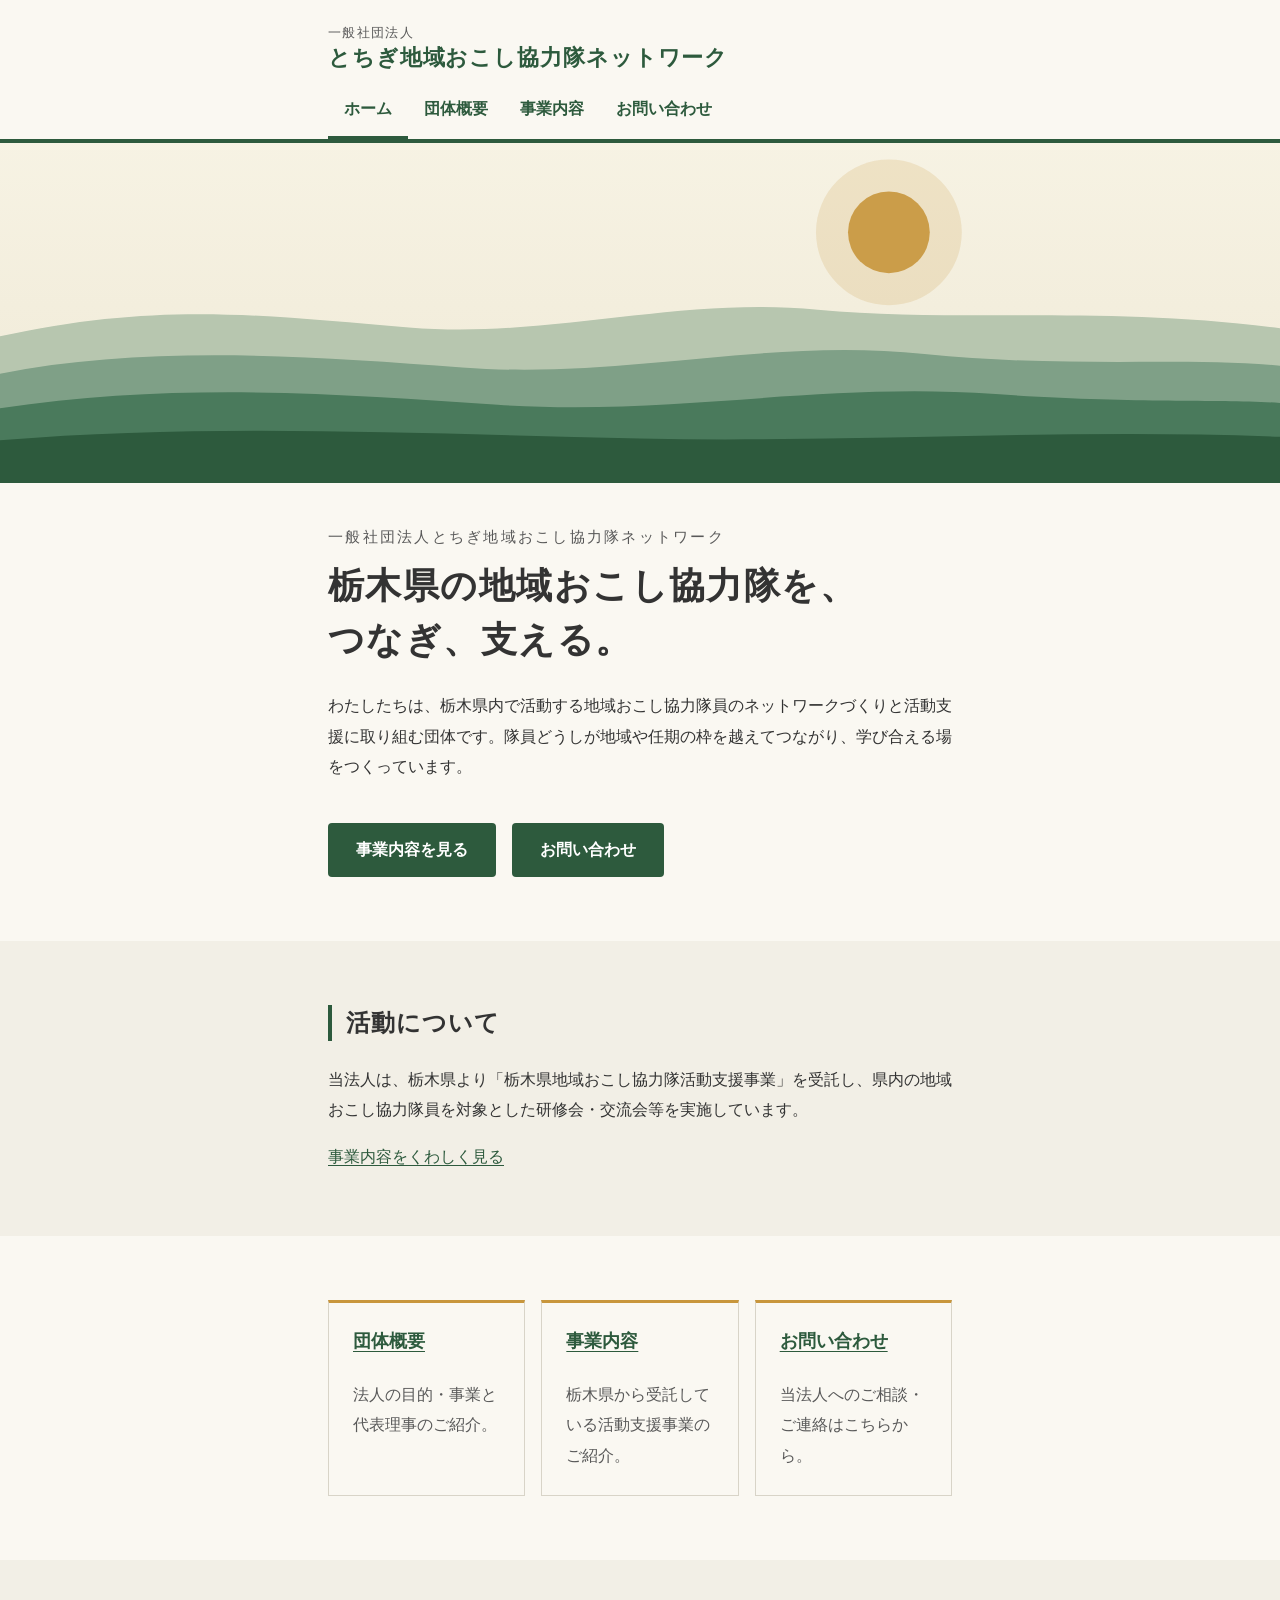
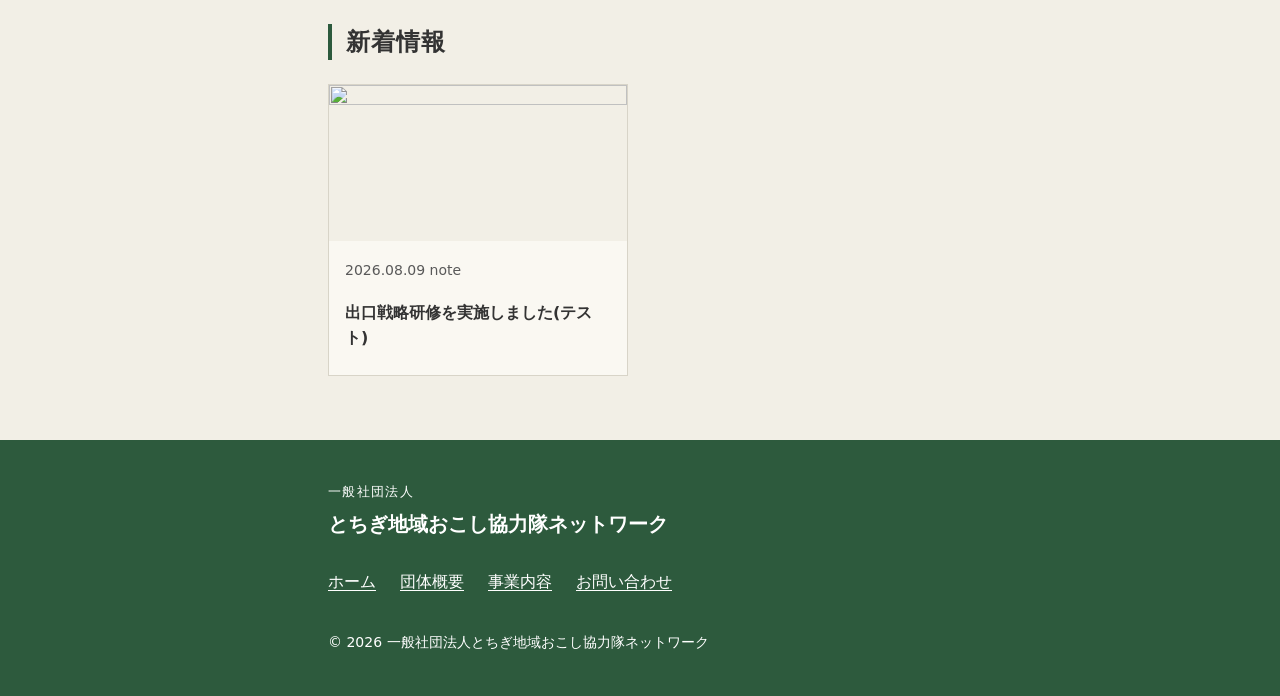
==== index.html @ 5f78f475 "独自ドメインの正式URL設定と接続記録を更新" ====
<!DOCTYPE html>
<html lang="ja">
<head>
  <meta charset="utf-8">
  <meta name="viewport" content="width=device-width, initial-scale=1">
  <title>一般社団法人とちぎ地域おこし協力隊ネットワーク</title>
  <meta name="description" content="一般社団法人とちぎ地域おこし協力隊ネットワークは、栃木県内で活動する地域おこし協力隊員のネットワークづくりと活動支援に取り組む団体です。">
  <meta property="og:title" content="一般社団法人とちぎ地域おこし協力隊ネットワーク">
  <meta property="og:description" content="栃木県内で活動する地域おこし協力隊員のネットワークづくりと活動支援に取り組む団体です。">
  <meta property="og:type" content="website">
  <meta property="og:site_name" content="一般社団法人とちぎ地域おこし協力隊ネットワーク">
  <meta property="og:url" content="https://tochigi-kyoryokutai.or.jp/">
  <link rel="canonical" href="https://tochigi-kyoryokutai.or.jp/">
  <link rel="icon" href="favicon.svg" type="image/svg+xml">
  <link rel="stylesheet" href="css/styles.css">
</head>
<body>
<!-- ▼共通ヘッダー(変更時は index/about/business/contact の4ファイルすべてを更新。aria-current の位置のみページごとに異なる) -->
<a class="skip-link" href="#main">本文へ移動</a>
<header class="site-header">
  <div class="container">
    <p class="site-brand">
      <a href="index.html">
        <span class="site-brand-org">一般社団法人</span>
        <span class="site-brand-name">とちぎ地域おこし協力隊<wbr>ネットワーク</span>
      </a>
    </p>
    <nav class="site-nav" aria-label="サイト内">
      <ul>
        <li><a href="index.html" aria-current="page">ホーム</a></li>
        <li><a href="about.html">団体概要</a></li>
        <li><a href="business.html">事業内容</a></li>
        <li><a href="contact.html">お問い合わせ</a></li>
      </ul>
    </nav>
  </div>
</header>
<!-- ▲共通ヘッダー -->

<main id="main">

  <!-- トップ装飾イラスト(自作SVG・ライセンスフリー。栃木の山並みと朝日がモチーフ) -->
  <div class="hero-visual" aria-hidden="true">
    <svg viewBox="0 0 1440 400" preserveAspectRatio="xMidYMax slice" focusable="false">
      <defs>
        <linearGradient id="sky" x1="0" y1="0" x2="0" y2="1">
          <stop offset="0" stop-color="#f7f3e4"/>
          <stop offset="1" stop-color="#efe9d6"/>
        </linearGradient>
      </defs>
      <rect width="1440" height="400" fill="url(#sky)"/>
      <circle cx="1000" cy="118" r="82" fill="#c8963c" opacity="0.18"/>
      <circle cx="1000" cy="118" r="46" fill="#c8963c" opacity="0.9"/>
      <path d="M0 235 C 180 195, 300 212, 460 225 C 620 238, 760 190, 920 205 C 1080 220, 1240 200, 1440 226 L1440 400 L0 400 Z" fill="#b7c6af"/>
      <path d="M0 277 C 160 245, 340 256, 520 270 C 700 284, 860 236, 1040 255 C 1200 271, 1330 258, 1440 268 L1440 400 L0 400 Z" fill="#7fa087"/>
      <path d="M0 316 C 200 286, 380 300, 560 312 C 760 325, 920 286, 1120 300 C 1280 311, 1370 305, 1440 310 L1440 400 L0 400 Z" fill="#4a7a5c"/>
      <path d="M0 352 C 240 332, 480 345, 720 350 C 960 355, 1200 338, 1440 348 L1440 400 L0 400 Z" fill="#2d5a3d"/>
    </svg>
  </div>

  <section class="hero" aria-labelledby="hero-heading">
    <div class="container">
      <p class="hero-label">一般社団法人<wbr>とちぎ地域おこし協力隊<wbr>ネットワーク</p>
      <!-- TODO: 定款「目的及び事業」の原文入手後、ミッション文言を見直す -->
      <h1 id="hero-heading">栃木県の<wbr>地域おこし協力隊を、<br>つなぎ、支える。</h1>
      <p class="hero-lead">わたしたちは、栃木県内で活動する地域おこし協力隊員のネットワークづくりと活動支援に取り組む団体です。隊員どうしが地域や任期の枠を越えてつながり、学び合える場をつくっています。</p>
      <p class="hero-actions">
        <a class="button" href="business.html">事業内容を見る</a>
        <a class="button" href="contact.html">お問い合わせ</a>
      </p>
    </div>
  </section>

  <section class="band band--surface" aria-labelledby="digest-heading">
    <div class="container">
      <h2 id="digest-heading">活動について</h2>
      <p>当法人は、栃木県より「栃木県地域おこし協力隊活動支援事業」を受託し、県内の地域おこし協力隊員を対象とした研修会・交流会等を実施しています。</p>
      <p><a href="business.html">事業内容をくわしく見る</a></p>
    </div>
  </section>

  <section class="band" aria-label="サイト内のご案内">
    <div class="container">
      <ul class="card-grid">
        <li class="card">
          <h3><a href="about.html">団体概要</a></h3>
          <p>法人の目的・事業と代表理事のご紹介。</p>
        </li>
        <li class="card">
          <h3><a href="business.html">事業内容</a></h3>
          <p>栃木県から受託している活動支援事業のご紹介。</p>
        </li>
        <li class="card">
          <h3><a href="contact.html">お問い合わせ</a></h3>
          <p>当法人へのご相談・ご連絡はこちらから。</p>
        </li>
      </ul>
    </div>
  </section>

  <!-- 新着note: 記事が1件以上あるときだけ js/news.js が hidden を外す -->
  <section id="news" class="band band--surface" data-limit="3" hidden aria-labelledby="news-heading">
    <div class="container">
      <h2 id="news-heading">新着情報</h2>
      <ul class="news-list"></ul>
    </div>
  </section>

</main>

<!-- ▼共通フッター(変更時は index/about/business/contact の4ファイルすべてを更新) -->
<footer class="site-footer">
  <div class="container">
    <p class="footer-name"><span class="footer-name-org">一般社団法人</span><span class="footer-name-main">とちぎ地域おこし協力隊<wbr>ネットワーク</span></p>
    <nav class="footer-nav" aria-label="フッター">
      <ul>
        <li><a href="index.html">ホーム</a></li>
        <li><a href="about.html">団体概要</a></li>
        <li><a href="business.html">事業内容</a></li>
        <li><a href="contact.html">お問い合わせ</a></li>
      </ul>
    </nav>
    <p class="footer-copy">© 2026 一般社団法人<wbr>とちぎ地域おこし協力隊<wbr>ネットワーク</p>
    <!-- TODO: 法人英語表記の理事確認後、footer-copy に英語表記を追記する -->
  </div>
</footer>
<!-- ▲共通フッター -->

<script src="js/news.js" defer></script>
</body>
</html>
---- css/styles.css ----
/* ==========================================================================
   一般社団法人とちぎ地域おこし協力隊ネットワーク 公式サイト
   唯一のスタイルシート。構成:
   1. デザイントークン / 2. リセット / 3. ベース / 4. レイアウト
   5. コンポーネント / 6. ページ固有 / 7. ユーティリティ / 8. 印刷
   ========================================================================== */

/* 1. デザイントークン ------------------------------------------------------ */

:root {
  /* カラー */
  --color-primary: #2d5a3d;      /* 深緑: ヘッダー・見出し・ボタン */
  --color-primary-dark: #1e4230;
  --color-bg: #faf8f2;           /* 生成り: 背景 */
  --color-surface: #f2efe6;      /* 交互バンド・カード背景 */
  --color-text: #333333;
  --color-text-muted: #595959;
  --color-link: #2d5a3d;
  --color-accent: #c8963c;       /* 山吹: 罫線・マーカー等の装飾専用。文字色に使わない */
  --color-accent-text: #8a6425;  /* 山吹系の文字が必要な場合のみ */
  --color-border: #d8d4c8;
  --color-on-primary: #ffffff;

  /* タイポグラフィ */
  --font-heading: "BIZ UDMincho", "Hiragino Mincho ProN", "Yu Mincho", serif;
  --font-body: "Hiragino Kaku Gothic ProN", "Hiragino Sans", "BIZ UDPGothic",
               "Yu Gothic Medium", "Noto Sans JP", system-ui, sans-serif;
  --leading: 1.9;

  /* スケール */
  --max-width: 42rem;
  --space-1: 0.5rem;
  --space-2: 1rem;
  --space-3: 1.5rem;
  --space-4: 2.5rem;
  --space-5: 4rem;
  --space-6: 6rem;
  --section-space: var(--space-5);
}

@media (max-width: 40em) {
  :root {
    --section-space: 3rem;
  }
}

/* 2. リセット -------------------------------------------------------------- */

*,
*::before,
*::after {
  box-sizing: border-box;
}

body,
h1,
h2,
h3,
p,
ul,
ol,
dl,
dd,
figure {
  margin: 0;
}

html {
  scroll-behavior: smooth;
}

@media (prefers-reduced-motion: reduce) {
  html {
    scroll-behavior: auto;
  }
}

/* 3. ベース ---------------------------------------------------------------- */

body {
  font-family: var(--font-body);
  font-size: 1rem; /* 本文 1rem 未満は全サイト禁止 */
  line-height: var(--leading);
  color: var(--color-text);
  background: var(--color-bg);
  overflow-wrap: break-word;
}

/* 明朝は 1.25rem 以上の見出し専用(Windows 游明朝の細さ対策で weight 600 必須) */
h1,
h2 {
  font-family: var(--font-heading);
  font-weight: 600;
  letter-spacing: 0.04em;
  font-feature-settings: "palt";
  line-height: 1.5;
  text-wrap: balance;
}

h1 {
  font-size: clamp(1.375rem, 5.5vw, 2.25rem);
}

h2 {
  font-size: clamp(1.375rem, 3vw, 1.5rem);
  border-left: 0.25rem solid var(--color-primary);
  padding-left: 0.6em;
}

h3 {
  /* 1.25rem 未満のため明朝を使わずゴシック */
  font-family: var(--font-body);
  font-size: 1.125rem;
  line-height: 1.6;
}

/* 見出し・法人名は任意の文字間で折り返させず、<wbr> の位置でのみ改行する */
h1,
.site-brand-name,
.footer-name,
.footer-copy,
.hero-label {
  word-break: keep-all;
}

a {
  color: var(--color-link);
  text-underline-offset: 0.2em;
}

a:hover {
  text-decoration-thickness: 2px;
}

a:visited {
  color: var(--color-primary-dark);
}

a:focus-visible {
  outline: 2px solid var(--color-primary);
  outline-offset: 2px;
}

/* 4. レイアウト ------------------------------------------------------------ */

.container {
  max-width: var(--max-width);
  margin-inline: auto;
  padding-inline: var(--space-3);
}

/* 全幅バンドを bg / surface 交互に使い、白紙感を消す */
.band {
  padding-block: var(--section-space);
}

.band--surface {
  background: var(--color-surface);
}

.band > .container > h2 {
  margin-bottom: var(--space-3);
}

.band * + p,
.band * + ul,
.band * + ol,
.band * + dl {
  margin-top: var(--space-2);
}

.band * + h3 {
  margin-top: var(--space-4);
}

/* ヘッダー */
.site-header {
  border-bottom: 4px solid var(--color-primary);
  padding-block: var(--space-3) 0;
}

.site-brand {
  line-height: 1.4;
}

.site-brand a {
  display: inline-block;
  text-decoration: none;
  color: var(--color-primary);
}

.site-brand a:visited {
  color: var(--color-primary);
}

.site-brand-org {
  display: block;
  font-size: 0.8125rem;
  letter-spacing: 0.1em;
  color: var(--color-text-muted);
}

.site-brand-name {
  font-family: var(--font-heading);
  font-weight: 600;
  font-feature-settings: "palt";
  letter-spacing: 0.04em;
  font-size: clamp(1.05rem, 4vw, 1.4rem);
}

.site-nav ul {
  list-style: none;
  padding: 0;
  margin: var(--space-1) 0 0;
  display: flex;
  flex-wrap: wrap;
}

.site-nav a {
  display: block;
  padding: 0.75em 1em; /* 44px タップターゲット確保 */
  text-decoration: none;
  font-weight: 600;
  color: var(--color-primary);
  border-bottom: 3px solid transparent;
}

.site-nav a:visited {
  color: var(--color-primary);
}

.site-nav a[aria-current="page"] {
  font-weight: 700;
  border-bottom-color: var(--color-primary);
}

/* スマホ幅: 法人名を縮小し、ナビ4項目を1行に収める */
@media (max-width: 40em) {
  .site-brand-name {
    font-size: 1rem;
    letter-spacing: 0.02em;
  }

  .site-nav ul {
    flex-wrap: nowrap;
    justify-content: space-between;
    margin-inline: -0.25em;
  }

  .site-nav a {
    padding-inline: 0.25em;
    font-size: clamp(0.875rem, 4vw, 1rem);
    white-space: nowrap;
  }
}

/* フッター */
.site-footer {
  background: var(--color-primary);
  color: var(--color-on-primary);
  padding-block: var(--space-4);
}

.site-footer a {
  color: var(--color-on-primary);
}

.site-footer a:visited {
  color: var(--color-on-primary);
}

.site-footer a:focus-visible {
  outline-color: var(--color-on-primary);
}

.footer-name {
  font-family: var(--font-heading);
  font-weight: 600;
  font-feature-settings: "palt";
  font-size: 1.25rem;
}

.footer-name-org {
  display: block;
  font-family: var(--font-body);
  font-weight: 400;
  font-size: 0.8125rem;
  letter-spacing: 0.1em;
}

.footer-nav ul {
  list-style: none;
  padding: 0;
  margin: var(--space-2) 0 0;
  display: flex;
  flex-wrap: wrap;
  gap: 0 var(--space-3);
}

.footer-nav a {
  display: inline-block;
  padding-block: 0.5em;
}

.footer-copy {
  margin-top: var(--space-3);
  font-size: 0.875rem;
}

/* スマホ幅: フッター法人名の縮小とナビ4項目の1行化 */
@media (max-width: 40em) {
  .footer-name {
    font-size: 1rem;
  }

  .footer-name-org {
    font-size: 0.75rem;
  }

  .footer-copy {
    font-size: 0.75rem;
  }

  .footer-nav ul {
    flex-wrap: nowrap;
    justify-content: space-between;
    gap: 0;
  }

  .footer-nav a {
    font-size: clamp(0.875rem, 4vw, 1rem);
    white-space: nowrap;
  }
}

/* 5. コンポーネント -------------------------------------------------------- */

/* ボタン(深緑塗り・白文字) */
.button {
  display: inline-block;
  background: var(--color-primary);
  color: var(--color-on-primary);
  padding: 0.75em 1.75em;
  border-radius: 4px;
  text-decoration: none;
  font-weight: 600;
}

.button:visited {
  color: var(--color-on-primary);
}

.button:hover {
  background: var(--color-primary-dark);
  text-decoration: underline;
  text-decoration-thickness: 1px;
}

/* カード導線 */
.card-grid {
  list-style: none;
  padding: 0;
  display: grid;
  gap: var(--space-2);
  grid-template-columns: repeat(auto-fit, minmax(12rem, 1fr));
}

.card {
  background: var(--color-bg);
  border: 1px solid var(--color-border);
  border-top: 3px solid var(--color-accent); /* 山吹は非テキスト装飾のみ */
  padding: var(--space-3);
  display: flex;
  flex-direction: column;
}

/* カード末尾のボタン行: 説明文の長さが違ってもカード間で下端に揃える */
.card .card-action {
  margin-top: auto;
  padding-top: var(--space-2);
}

.band--surface .card {
  background: var(--color-bg);
}

.card h3 {
  margin-bottom: var(--space-1);
}

.card p {
  font-size: 1rem;
  color: var(--color-text-muted);
}

/* 定義リスト(法人概要・事業概要) */
.org-table {
  display: grid;
  grid-template-columns: max-content 1fr;
  gap: var(--space-1) var(--space-3);
}

.org-table dt {
  font-weight: 600;
  color: var(--color-primary);
}

@media (max-width: 30em) {
  .org-table {
    grid-template-columns: 1fr;
    gap: 0;
  }

  .org-table dd {
    margin-bottom: var(--space-2);
  }
}

/* 新着 note カード */
.news-list {
  list-style: none;
  padding: 0;
  display: grid;
  gap: var(--space-3);
  grid-template-columns: repeat(auto-fill, minmax(14rem, 1fr));
}

.news-card a {
  display: block;
  height: 100%;
  background: var(--color-bg);
  border: 1px solid var(--color-border);
  text-decoration: none;
  color: inherit;
}

.news-card a:visited {
  color: inherit;
}

.news-card img {
  display: block;
  width: 100%;
  aspect-ratio: 1.91 / 1; /* note のサムネイル比率 */
  object-fit: cover;
  background: var(--color-surface);
}

.news-card-body {
  padding: var(--space-2) var(--space-2) var(--space-3);
}

.news-card-meta {
  font-size: 0.875rem;
  color: var(--color-text-muted);
}

.news-card-title {
  margin-top: 0.25rem;
  font-weight: 600;
  line-height: 1.6;
  display: -webkit-box;
  -webkit-line-clamp: 2;
  -webkit-box-orient: vertical;
  overflow: hidden;
}

.news-card a:hover .news-card-title {
  text-decoration: underline;
  text-underline-offset: 0.2em;
}

/* ページ末尾の回遊 CTA */
.page-cta {
  margin-top: var(--space-4);
  text-align: center;
}

/* Google フォーム埋め込み */
.form-embed {
  width: 100%;
  border: 0;
  min-height: 70vh;
}

/* 6. ページ固有 ------------------------------------------------------------ */

/* トップ: 装飾イラスト(自作SVG) */
.hero-visual {
  line-height: 0;
}

.hero-visual svg {
  display: block;
  width: 100%;
  height: clamp(160px, 28vw, 340px);
}

/* トップ: ヒーロー */
.hero {
  padding-block: var(--space-4) var(--section-space);
}

.hero-label {
  font-size: 0.9375rem;
  letter-spacing: 0.15em;
  color: var(--color-text-muted);
  margin-bottom: var(--space-1);
}

@media (max-width: 40em) {
  .hero-label {
    font-size: 0.875rem;
    letter-spacing: 0.05em;
  }
}

.hero h1 {
  border-left: none;
  padding-left: 0;
}

.hero-lead {
  margin-top: var(--space-3);
}

.hero-actions {
  display: flex;
  flex-wrap: wrap;
  gap: var(--space-2);
  margin-top: var(--space-4);
}

/* 7. ユーティリティ -------------------------------------------------------- */

.skip-link {
  position: absolute;
  left: -9999px;
  top: 0;
  background: var(--color-primary);
  color: var(--color-on-primary);
  padding: 0.75em 1.5em;
  z-index: 10;
}

.skip-link:focus-visible {
  left: 0;
}

.text-muted {
  color: var(--color-text-muted);
}

/* 固有名詞など、<wbr> の位置でのみ折り返したい行に付ける */
.keep-all {
  word-break: keep-all;
}

/* 8. 印刷 ------------------------------------------------------------------ */

@media print {
  body {
    background: #fff;
    color: #000;
  }

  .site-header {
    border-bottom-color: #000;
  }

  .site-footer {
    background: none;
    color: #000;
  }

  a,
  .site-footer a,
  .site-brand a,
  .site-nav a {
    color: #000;
  }

  .skip-link,
  .hero-actions,
  .page-cta {
    display: none;
  }
}
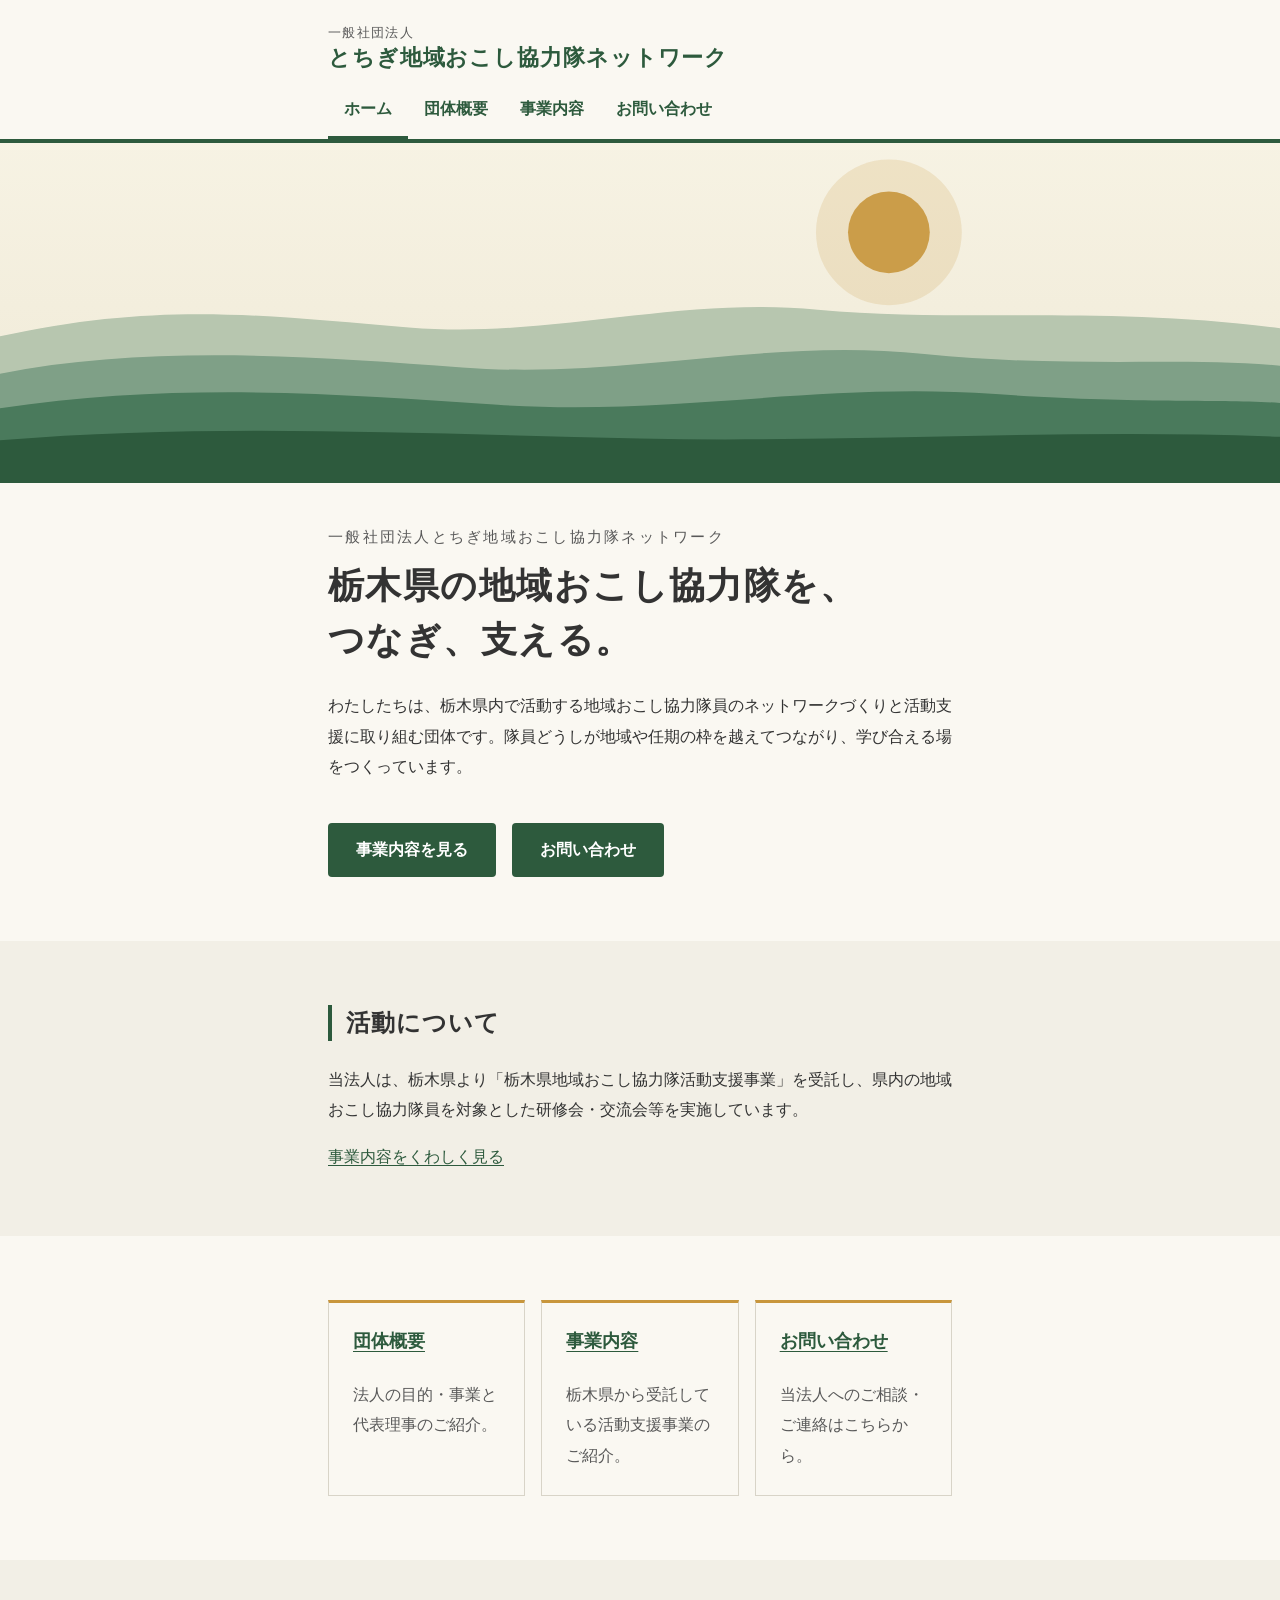
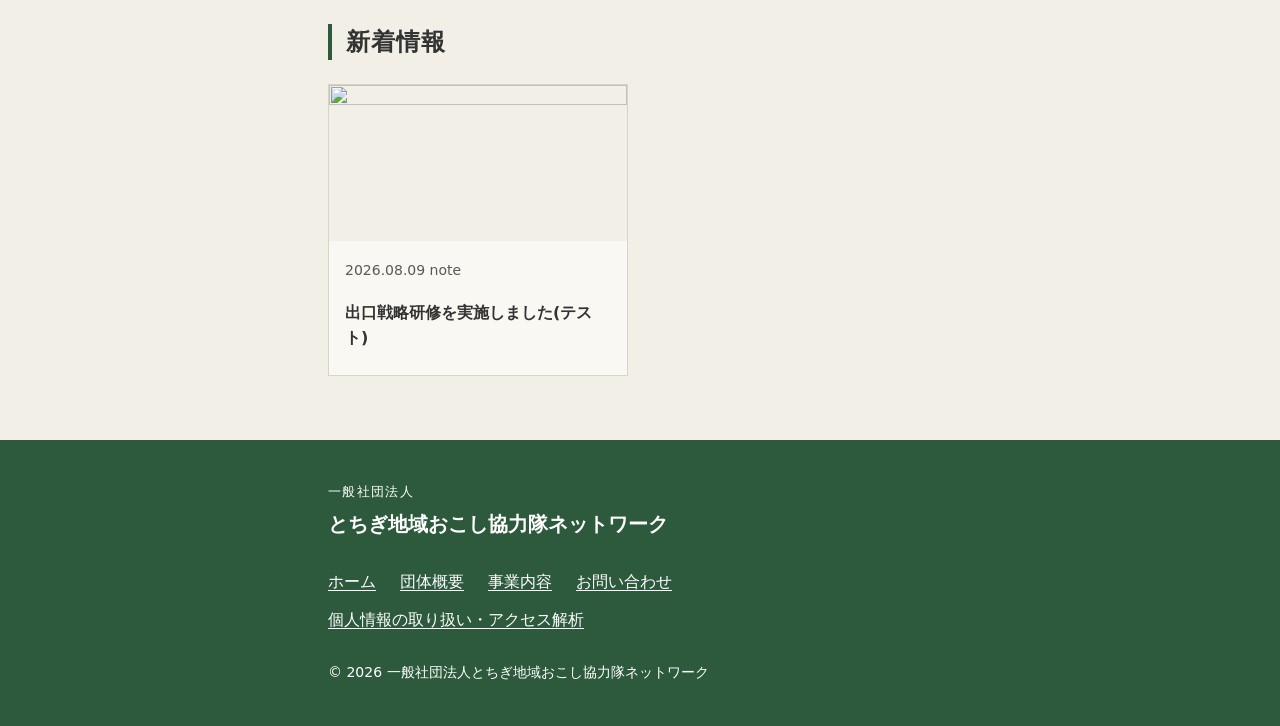
==== commit 352b0c45: "Google Analyticsとお問い合わせ内の個人情報説明を追加" ====
--- a/index.html
+++ b/index.html
@@ -2,6 +2,7 @@
 <html lang="ja">
 <head>
   <meta charset="utf-8">
+  <script defer src="js/analytics.js"></script>
   <meta name="viewport" content="width=device-width, initial-scale=1">
   <title>一般社団法人とちぎ地域おこし協力隊ネットワーク</title>
   <meta name="description" content="一般社団法人とちぎ地域おこし協力隊ネットワークは、栃木県内で活動する地域おこし協力隊員のネットワークづくりと活動支援に取り組む団体です。">
@@ -120,6 +121,7 @@
         <li><a href="contact.html">お問い合わせ</a></li>
       </ul>
     </nav>
+    <p><a href="contact.html#privacy">個人情報の取り扱い・アクセス解析</a></p>
     <p class="footer-copy">© 2026 一般社団法人<wbr>とちぎ地域おこし協力隊<wbr>ネットワーク</p>
     <!-- TODO: 法人英語表記の理事確認後、footer-copy に英語表記を追記する -->
   </div>
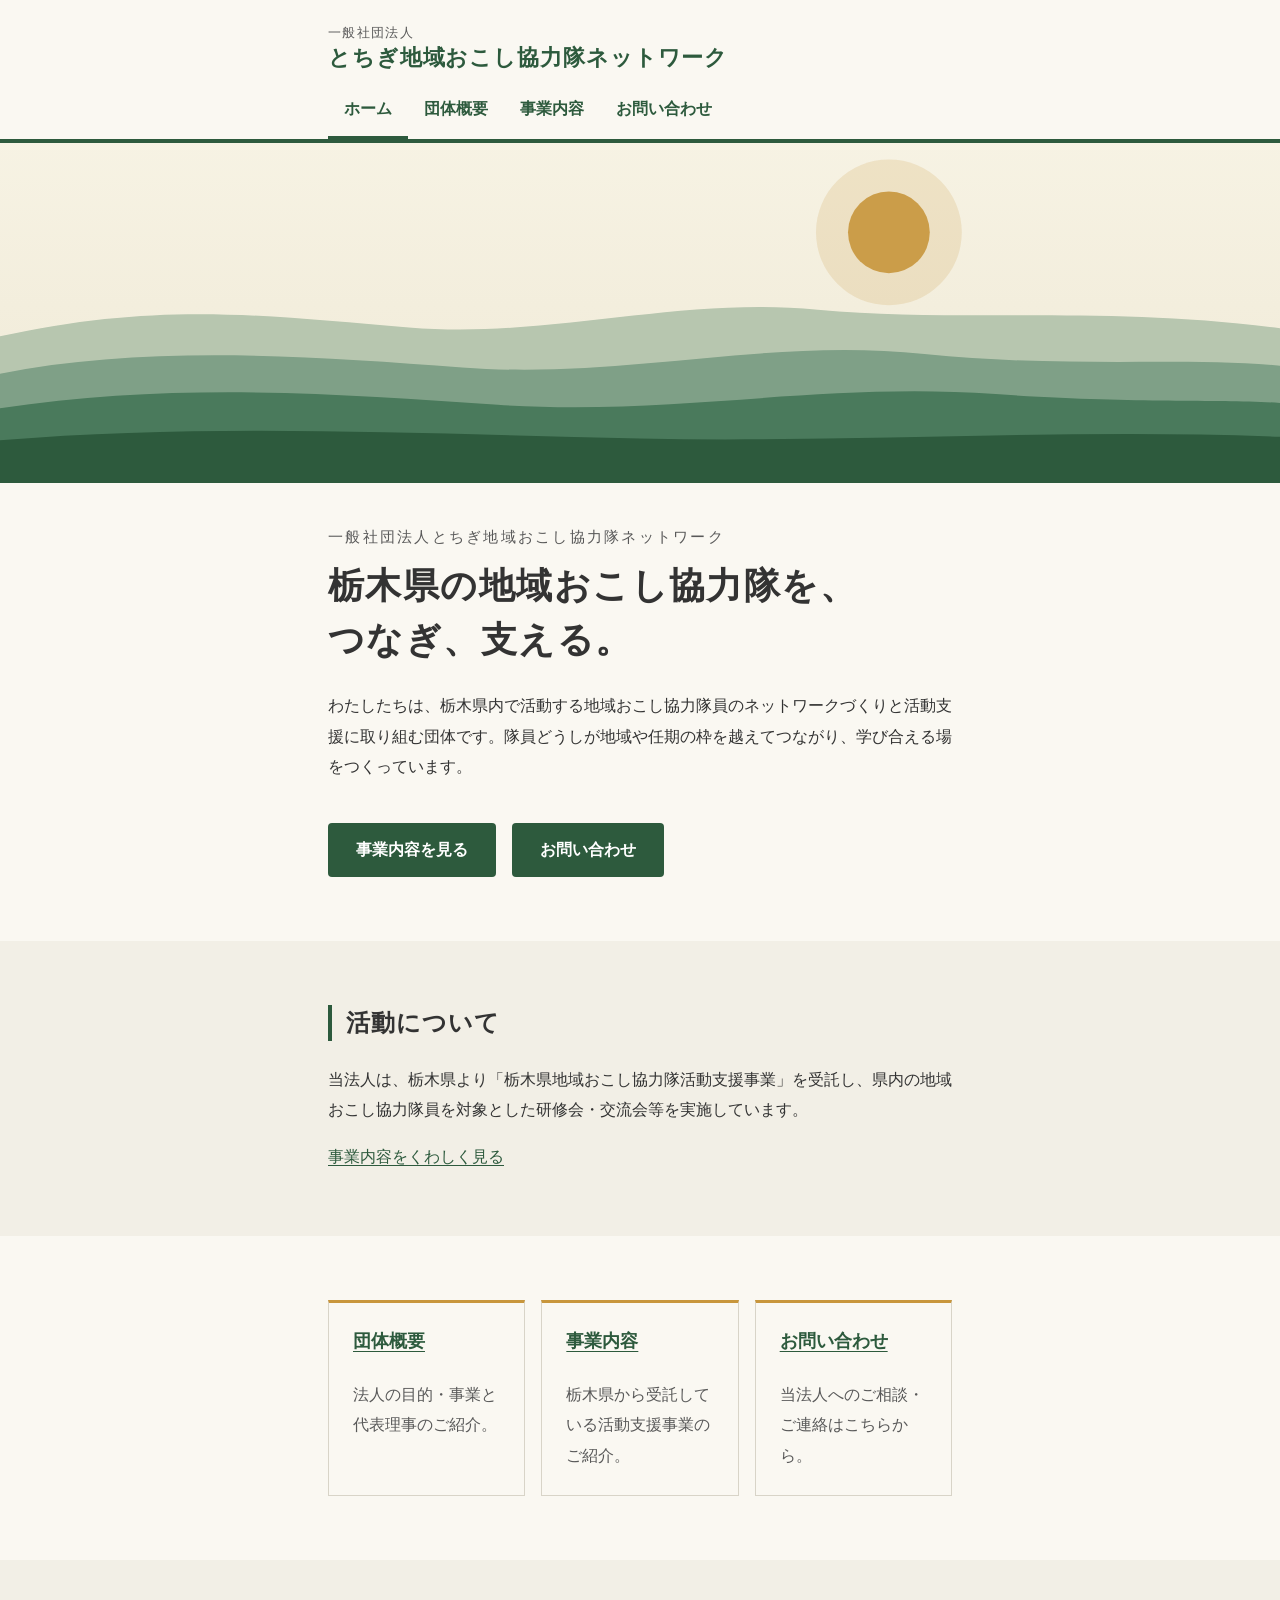
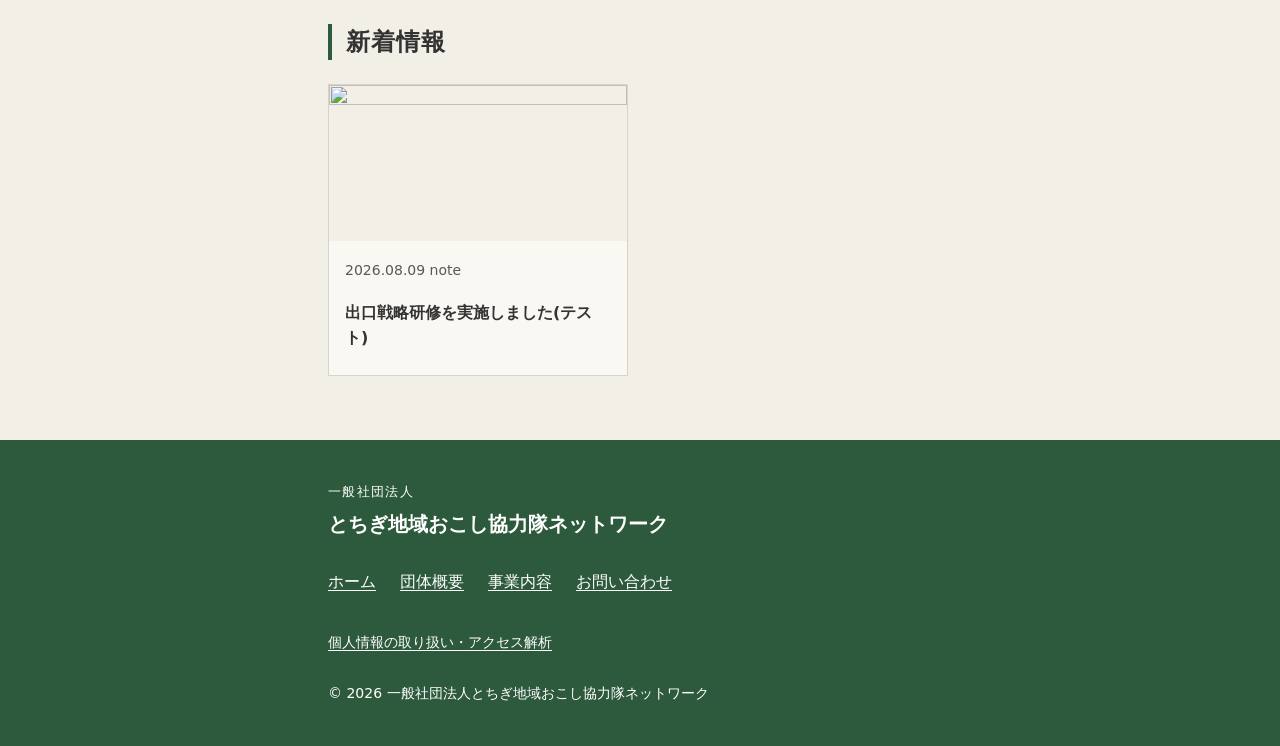
==== commit 88831f07: "解析説明を通常の本文と控えめなフッター表示に整える" ====
--- a/index.html
+++ b/index.html
@@ -121,7 +121,7 @@
         <li><a href="contact.html">お問い合わせ</a></li>
       </ul>
     </nav>
-    <p><a href="contact.html#privacy">個人情報の取り扱い・アクセス解析</a></p>
+    <p class="footer-copy"><a href="contact.html#privacy">個人情報の取り扱い・アクセス解析</a></p>
     <p class="footer-copy">© 2026 一般社団法人<wbr>とちぎ地域おこし協力隊<wbr>ネットワーク</p>
     <!-- TODO: 法人英語表記の理事確認後、footer-copy に英語表記を追記する -->
   </div>
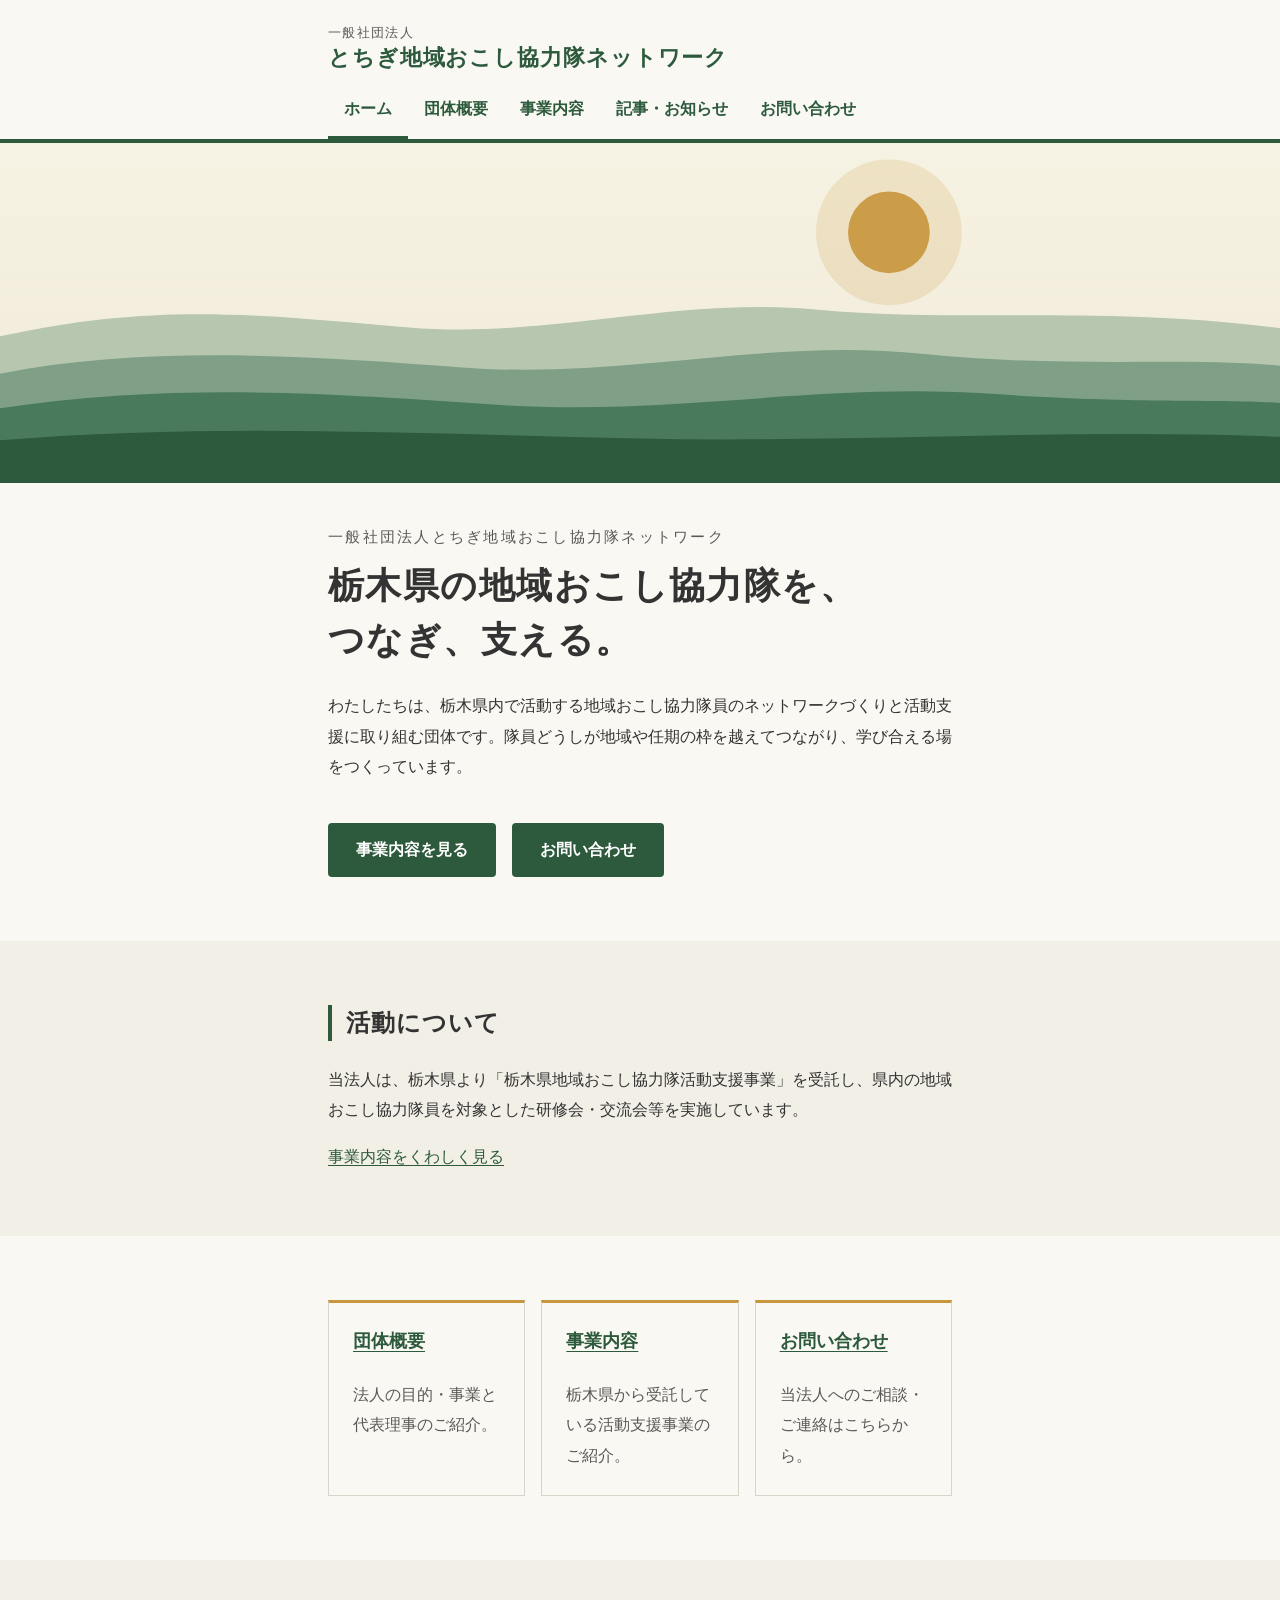
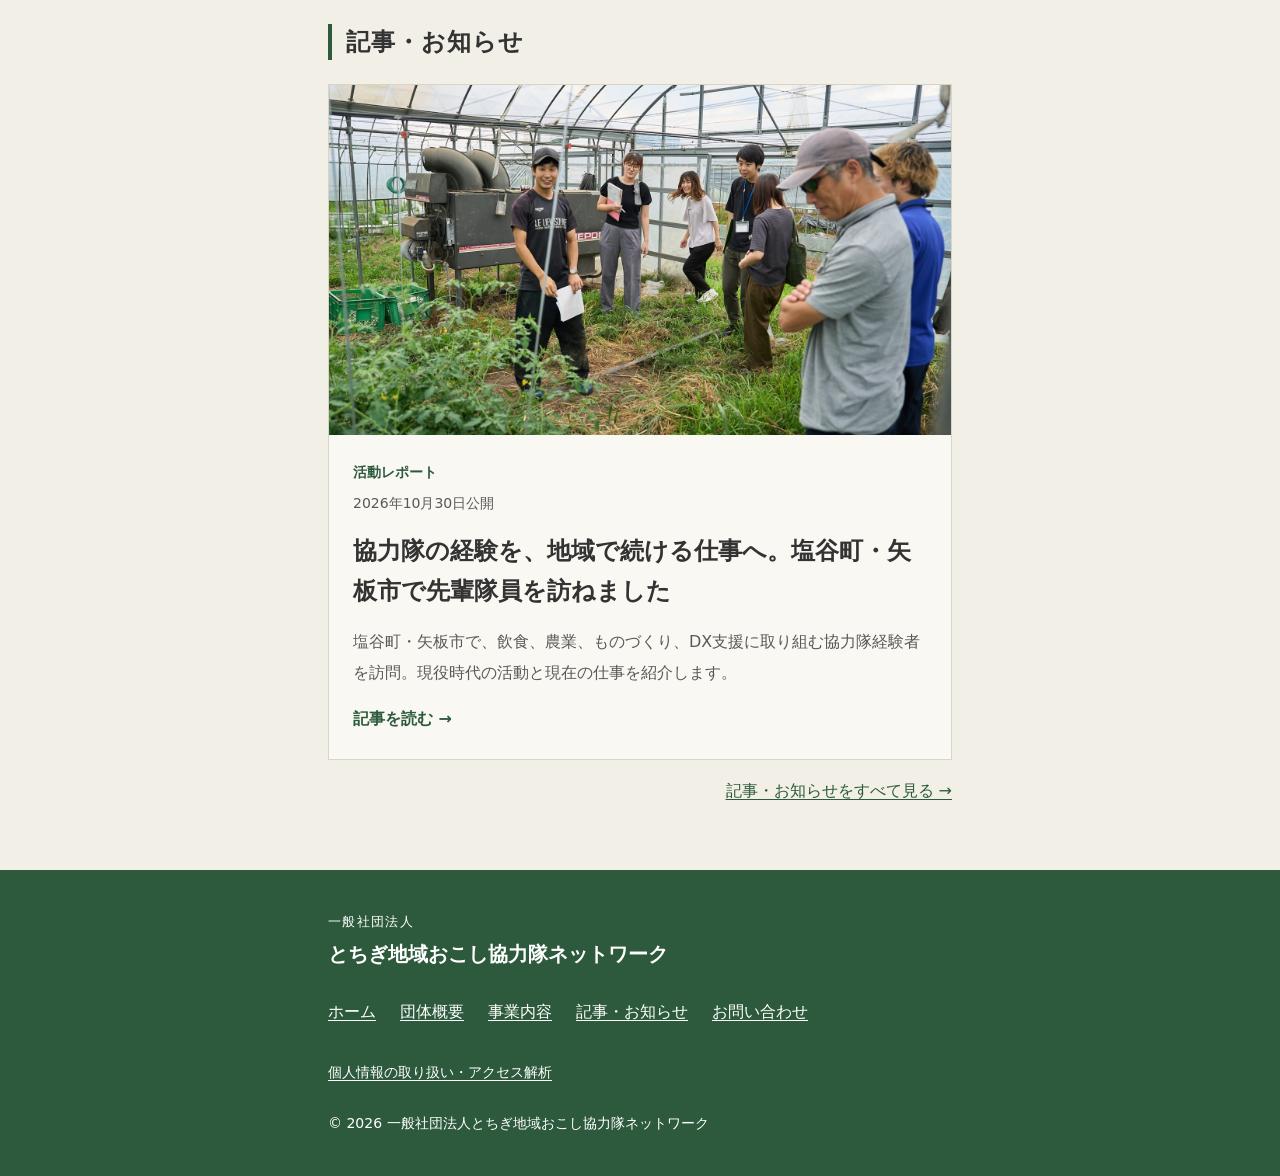
==== commit 13a71ab1: "記事とお知らせの一覧を設け出口戦略研修レポートを掲載" ====
--- a/index.html
+++ b/index.html
@@ -16,7 +16,7 @@
   <link rel="stylesheet" href="css/styles.css">
 </head>
 <body>
-<!-- ▼共通ヘッダー(変更時は index/about/business/contact の4ファイルすべてを更新。aria-current の位置のみページごとに異なる) -->
+<!-- ▼共通ヘッダー(変更時は 全記事を含むすべてのHTMLを更新。aria-current の位置のみページごとに異なる) -->
 <a class="skip-link" href="#main">本文へ移動</a>
 <header class="site-header">
   <div class="container">
@@ -31,6 +31,7 @@
         <li><a href="index.html" aria-current="page">ホーム</a></li>
         <li><a href="about.html">団体概要</a></li>
         <li><a href="business.html">事業内容</a></li>
+        <li><a href="articles.html">記事・お知らせ</a></li>
         <li><a href="contact.html">お問い合わせ</a></li>
       </ul>
     </nav>
@@ -99,17 +100,38 @@
     </div>
   </section>
 
+  <section class="band band--surface" aria-labelledby="articles-heading">
+    <div class="container">
+      <h2 id="articles-heading">記事・お知らせ</h2>
+      <ul class="article-list">
+        <li class="article-list-item">
+          <a class="article-card" href="report-2026-07-exit-strategy.html">
+            <img src="images/report-2026-07-03.jpg" width="1600" height="1066" alt="農園のハウスを見学する研修参加者" loading="lazy">
+            <div class="article-card-body">
+              <p class="article-category">活動レポート</p>
+              <p class="article-meta"><time datetime="2026-10-30">2026年10月30日</time>公開</p>
+              <h3 class="article-card-title">協力隊の経験を、地域で続ける仕事へ。塩谷町・矢板市で先輩隊員を訪ねました</h3>
+              <p class="article-card-description">塩谷町・矢板市で、飲食、農業、ものづくり、DX支援に取り組む協力隊経験者を訪問。現役時代の活動と現在の仕事を紹介します。</p>
+              <p class="article-card-more">記事を読む <span aria-hidden="true">→</span></p>
+            </div>
+          </a>
+        </li>
+      </ul>
+      <p class="article-index-link"><a href="articles.html">記事・お知らせをすべて見る →</a></p>
+    </div>
+  </section>
+
   <!-- 新着note: 記事が1件以上あるときだけ js/news.js が hidden を外す -->
   <section id="news" class="band band--surface" data-limit="3" hidden aria-labelledby="news-heading">
     <div class="container">
-      <h2 id="news-heading">新着情報</h2>
+      <h2 id="news-heading">noteの更新</h2>
       <ul class="news-list"></ul>
     </div>
   </section>
 
 </main>
 
-<!-- ▼共通フッター(変更時は index/about/business/contact の4ファイルすべてを更新) -->
+<!-- ▼共通フッター(変更時は 全記事を含むすべてのHTMLを更新) -->
 <footer class="site-footer">
   <div class="container">
     <p class="footer-name"><span class="footer-name-org">一般社団法人</span><span class="footer-name-main">とちぎ地域おこし協力隊<wbr>ネットワーク</span></p>
@@ -118,6 +140,7 @@
         <li><a href="index.html">ホーム</a></li>
         <li><a href="about.html">団体概要</a></li>
         <li><a href="business.html">事業内容</a></li>
+        <li><a href="articles.html">記事・お知らせ</a></li>
         <li><a href="contact.html">お問い合わせ</a></li>
       </ul>
     </nav>
@@ -128,6 +151,7 @@
 </footer>
 <!-- ▲共通フッター -->
 
+<script src="js/note-policy.js" defer></script>
 <script src="js/news.js" defer></script>
 </body>
 </html>
--- a/css/styles.css
+++ b/css/styles.css
@@ -531,6 +531,182 @@
   margin-top: var(--space-4);
 }
 
+/* 記事一覧・記事本文 */
+.page-intro {
+  margin-top: var(--space-2);
+  color: var(--color-text-muted);
+}
+
+.article-list {
+  list-style: none;
+  padding: 0;
+  margin-top: var(--space-3);
+  display: grid;
+  gap: var(--space-4);
+}
+
+.article-card {
+  display: block;
+  overflow: hidden;
+  border: 1px solid var(--color-border);
+  background: var(--color-bg);
+  color: inherit;
+  text-decoration: none;
+}
+
+.article-card:visited {
+  color: inherit;
+}
+
+.article-card > img {
+  display: block;
+  width: 100%;
+  height: auto;
+  aspect-ratio: 16 / 9;
+  object-fit: cover;
+}
+
+.article-card-body {
+  padding: var(--space-3);
+}
+
+.article-category {
+  font-size: 0.875rem;
+  font-weight: 600;
+  color: var(--color-primary);
+}
+
+.article-meta {
+  font-size: 0.875rem;
+  color: var(--color-text-muted);
+}
+
+.article-card-body > .article-meta {
+  margin-top: 0.25rem;
+}
+
+.article-card-body > .article-card-title {
+  font-family: var(--font-heading);
+  font-size: clamp(1.25rem, 3vw, 1.5rem);
+  line-height: 1.65;
+  margin-top: var(--space-2);
+  border: 0;
+  padding: 0;
+  font-weight: 600;
+}
+
+.article-card-description {
+  color: var(--color-text-muted);
+}
+
+.article-card-more {
+  color: var(--color-primary);
+  font-weight: 600;
+}
+
+.article-card:hover .article-card-title {
+  text-decoration: underline;
+  text-underline-offset: 0.2em;
+}
+
+.article-index-link {
+  text-align: right;
+}
+
+.article-shell {
+  max-width: 48rem;
+}
+
+.breadcrumbs ol {
+  display: flex;
+  flex-wrap: wrap;
+  gap: 0.25em 0.75em;
+  padding: 0;
+  list-style: none;
+  font-size: 0.875rem;
+  color: var(--color-text-muted);
+}
+
+.breadcrumbs li + li::before {
+  content: "/";
+  margin-right: 0.75em;
+}
+
+.article-header {
+  padding-block: var(--space-4);
+  border-bottom: 1px solid var(--color-border);
+  margin-bottom: var(--space-4);
+}
+
+.article-title {
+  word-break: normal;
+  margin-top: var(--space-2);
+  font-size: clamp(1.5rem, 4.5vw, 2.125rem);
+  line-height: 1.6;
+}
+
+.article-header > .article-meta {
+  margin-top: var(--space-3);
+}
+
+.article-event-date {
+  color: var(--color-text-muted);
+}
+
+.article-body {
+  line-height: 2;
+}
+
+.article-body > p + p {
+  margin-top: var(--space-3);
+}
+
+.article-body > h2 {
+  margin-block: var(--space-5) var(--space-3);
+}
+
+.article-body > h3 {
+  margin-block: var(--space-4) var(--space-2);
+}
+
+.article-body > figure {
+  margin-block: var(--space-4);
+}
+
+.article-body img {
+  display: block;
+  width: 100%;
+  height: auto;
+}
+
+.article-back {
+  border-top: 1px solid var(--color-border);
+  padding-top: var(--space-3);
+  margin-top: var(--space-5);
+}
+
+@media (max-width: 40em) {
+  .site-nav ul {
+    flex-wrap: wrap;
+    justify-content: flex-start;
+    column-gap: 0.5rem;
+  }
+
+  .site-nav a {
+    padding-inline: 0.4em;
+  }
+
+  .footer-nav ul {
+    flex-wrap: wrap;
+    justify-content: flex-start;
+    column-gap: var(--space-2);
+  }
+
+  .article-card-body {
+    padding: var(--space-2);
+  }
+}
+
 /* 7. ユーティリティ -------------------------------------------------------- */
 
 .skip-link {
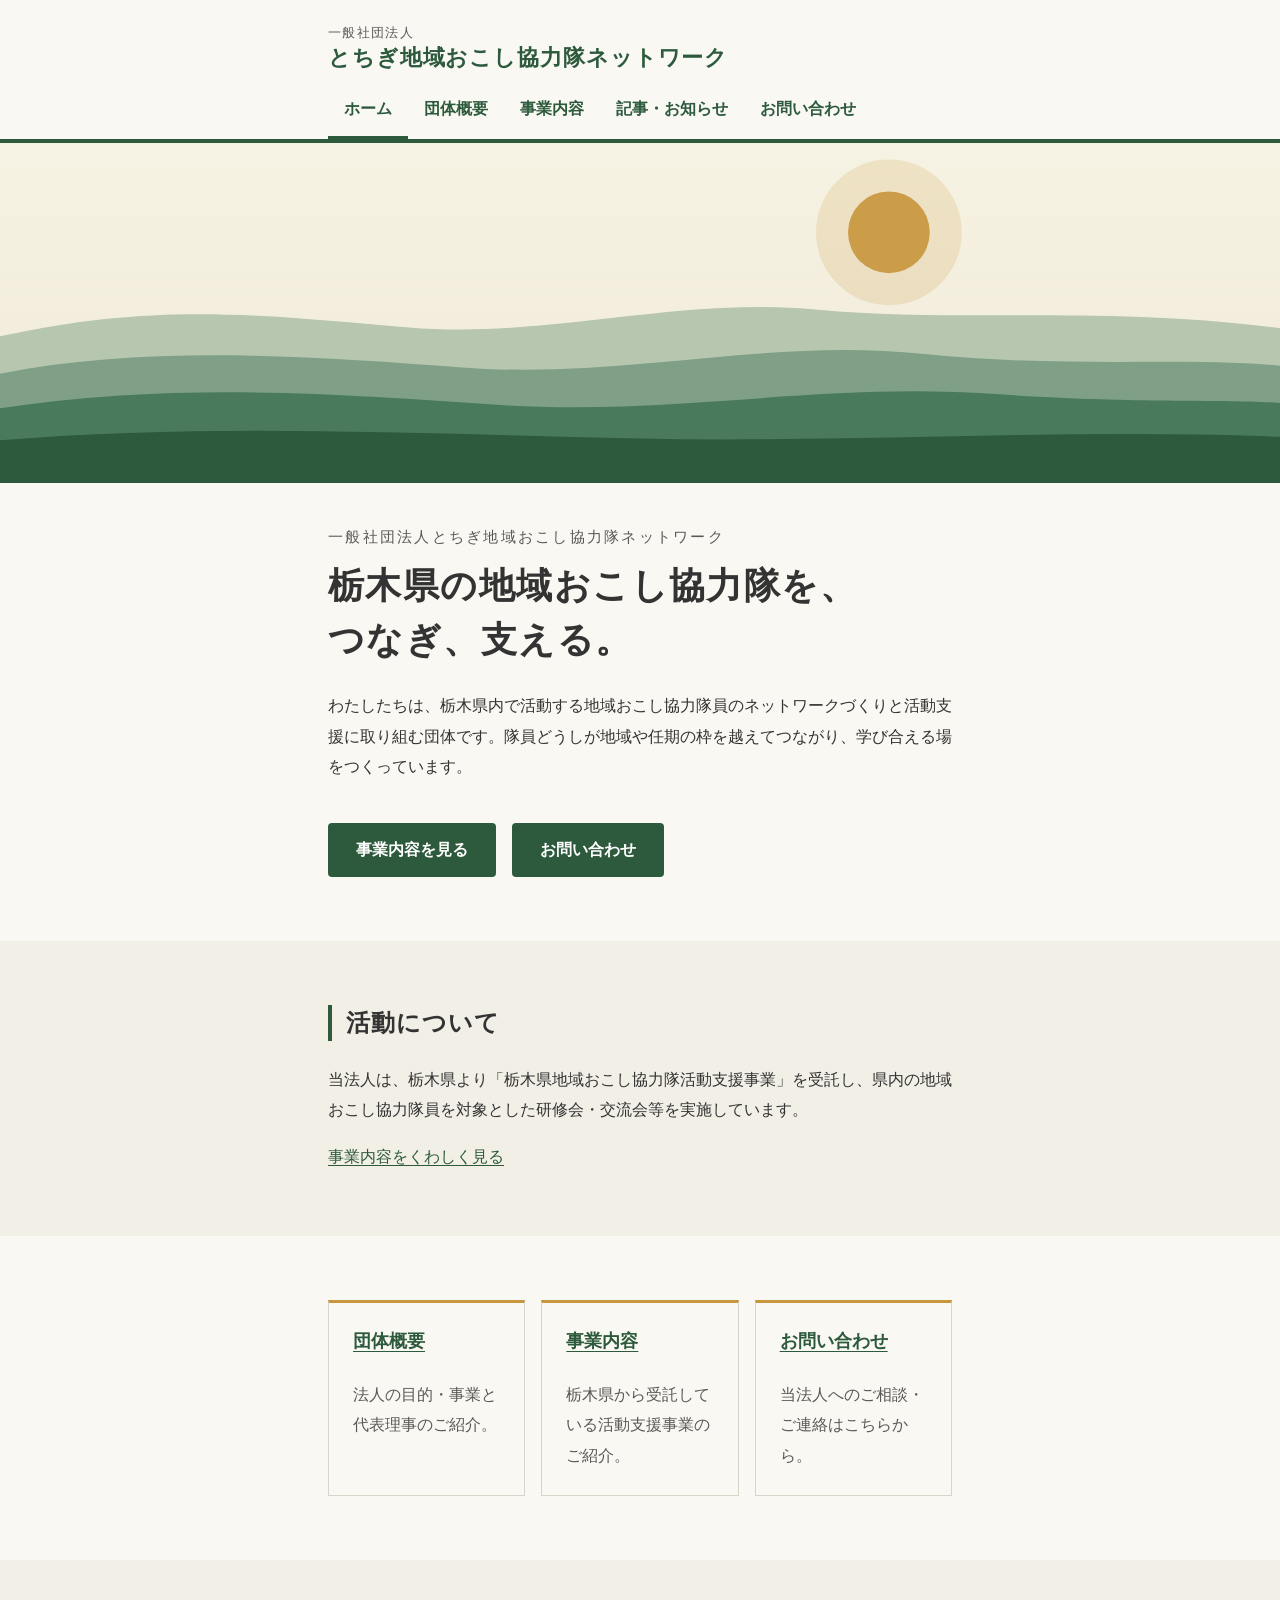
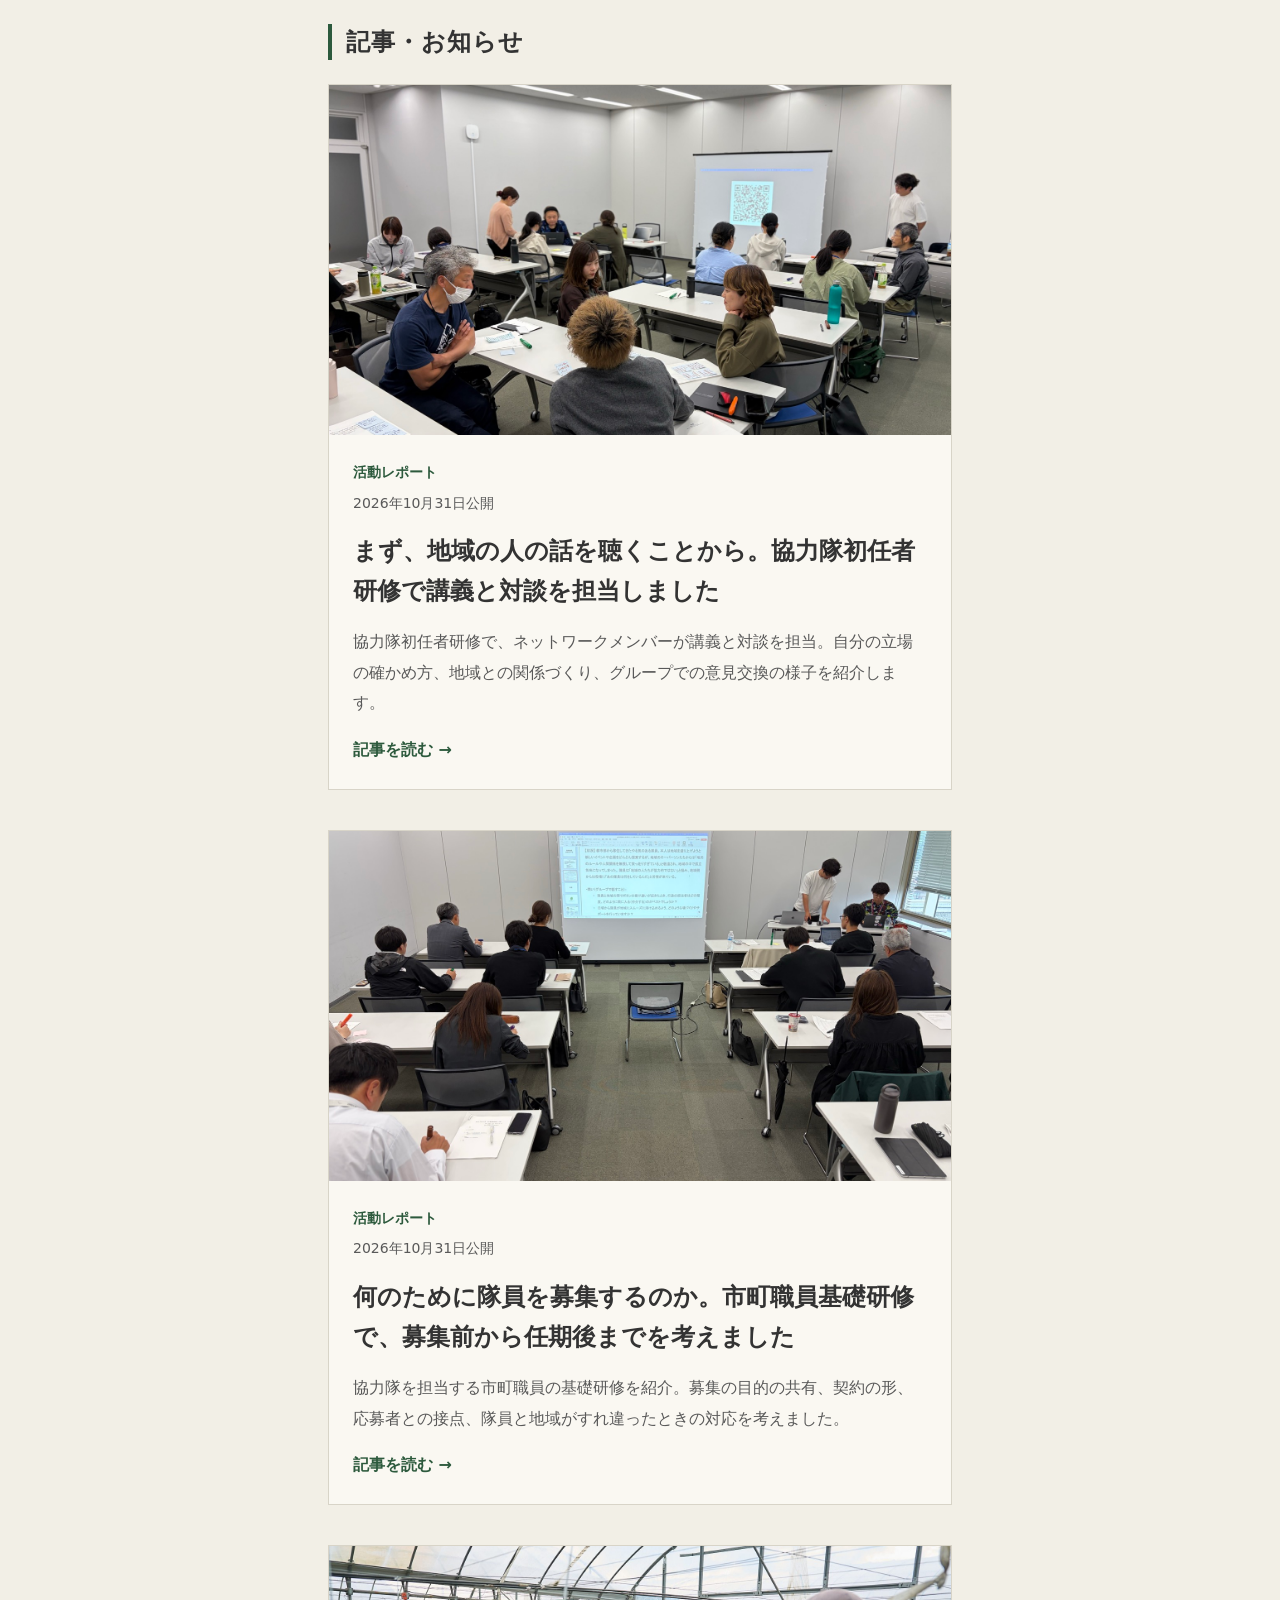
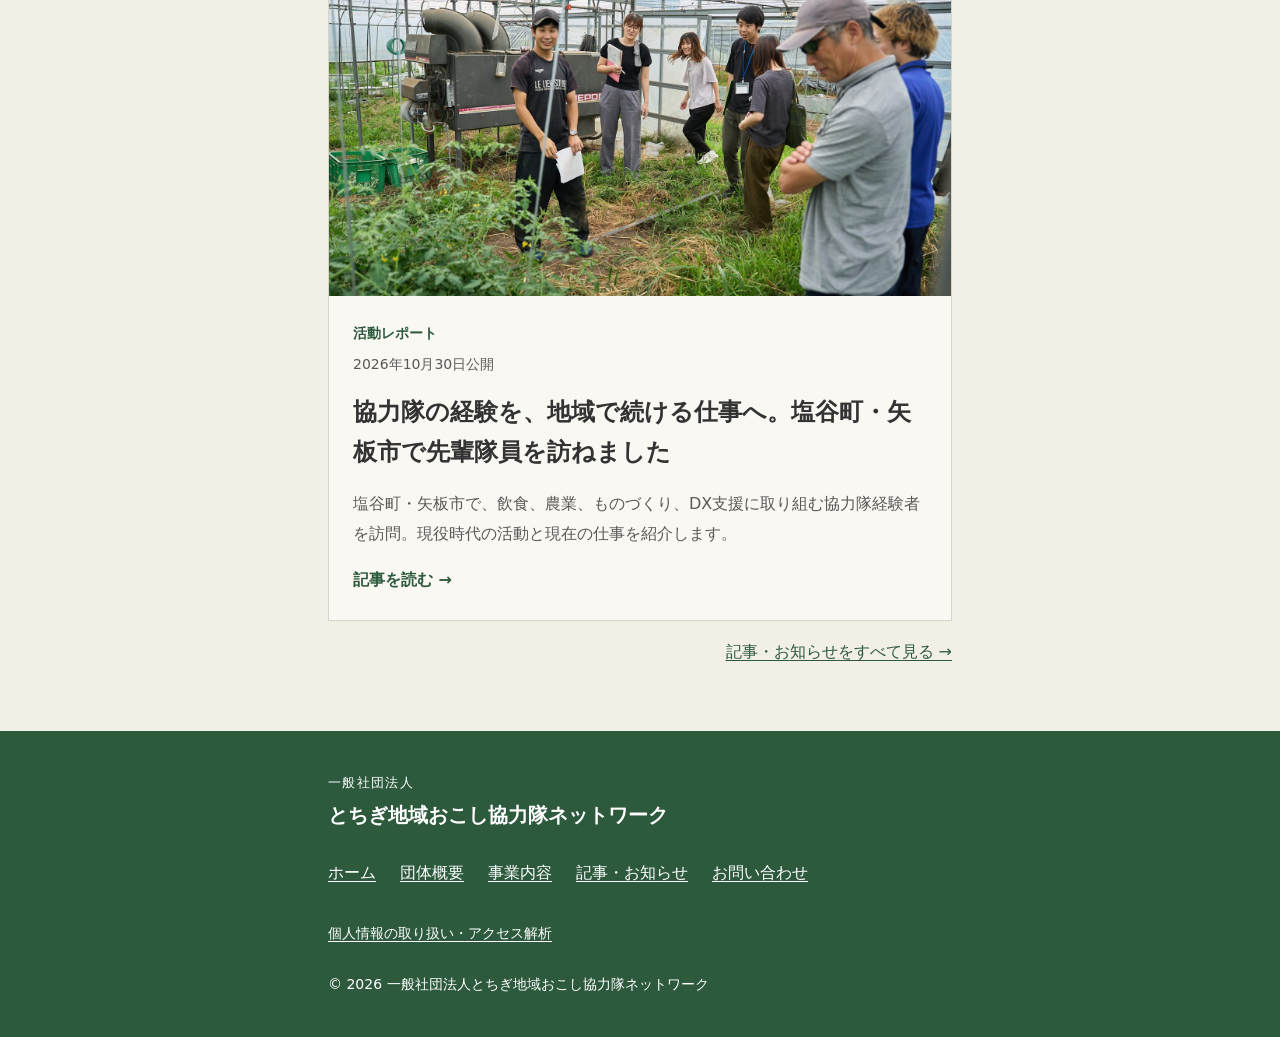
==== commit 5762aa1e: "5月の協力隊初任者研修と市町職員基礎研修の活動レポートを掲載 Co-Authored-By: Claude Opus 5.5 <noreply@anthropic.com>" ====
--- a/index.html
+++ b/index.html
@@ -13,7 +13,7 @@
   <meta property="og:url" content="https://tochigi-kyoryokutai.or.jp/">
   <link rel="canonical" href="https://tochigi-kyoryokutai.or.jp/">
   <link rel="icon" href="favicon.svg" type="image/svg+xml">
-  <link rel="stylesheet" href="css/styles.css">
+  <link rel="stylesheet" href="css/styles.css?v=20261030-articles">
 </head>
 <body>
 <!-- ▼共通ヘッダー(変更時は 全記事を含むすべてのHTMLを更新。aria-current の位置のみページごとに異なる) -->
@@ -105,6 +105,30 @@
       <h2 id="articles-heading">記事・お知らせ</h2>
       <ul class="article-list">
         <li class="article-list-item">
+          <a class="article-card" href="report-2026-05-new-members.html">
+            <img src="images/report-2026-05-01.jpg" width="1500" height="1125" alt="机を囲み、付箋や資料を使いながら話す初任者研修の参加者" loading="lazy">
+            <div class="article-card-body">
+              <p class="article-category">活動レポート</p>
+              <p class="article-meta"><time datetime="2026-10-31">2026年10月31日</time>公開</p>
+              <h3 class="article-card-title">まず、地域の人の話を聴くことから。協力隊初任者研修で講義と対談を担当しました</h3>
+              <p class="article-card-description">協力隊初任者研修で、ネットワークメンバーが講義と対談を担当。自分の立場の確かめ方、地域との関係づくり、グループでの意見交換の様子を紹介します。</p>
+              <p class="article-card-more">記事を読む <span aria-hidden="true">→</span></p>
+            </div>
+          </a>
+        </li>
+        <li class="article-list-item">
+          <a class="article-card" href="report-2026-05-municipal-staff.html">
+            <img src="images/report-2026-05-02.jpg" width="1500" height="1125" alt="スクリーンに示されたケースを前に、付箋に意見を書く市町職員" loading="lazy">
+            <div class="article-card-body">
+              <p class="article-category">活動レポート</p>
+              <p class="article-meta"><time datetime="2026-10-31">2026年10月31日</time>公開</p>
+              <h3 class="article-card-title">何のために隊員を募集するのか。市町職員基礎研修で、募集前から任期後までを考えました</h3>
+              <p class="article-card-description">協力隊を担当する市町職員の基礎研修を紹介。募集の目的の共有、契約の形、応募者との接点、隊員と地域がすれ違ったときの対応を考えました。</p>
+              <p class="article-card-more">記事を読む <span aria-hidden="true">→</span></p>
+            </div>
+          </a>
+        </li>
+        <li class="article-list-item">
           <a class="article-card" href="report-2026-07-exit-strategy.html">
             <img src="images/report-2026-07-03.jpg" width="1600" height="1066" alt="農園のハウスを見学する研修参加者" loading="lazy">
             <div class="article-card-body">
@@ -152,6 +176,6 @@
 <!-- ▲共通フッター -->
 
 <script src="js/note-policy.js" defer></script>
-<script src="js/news.js" defer></script>
+<script src="js/news.js?v=20261030-articles" defer></script>
 </body>
 </html>
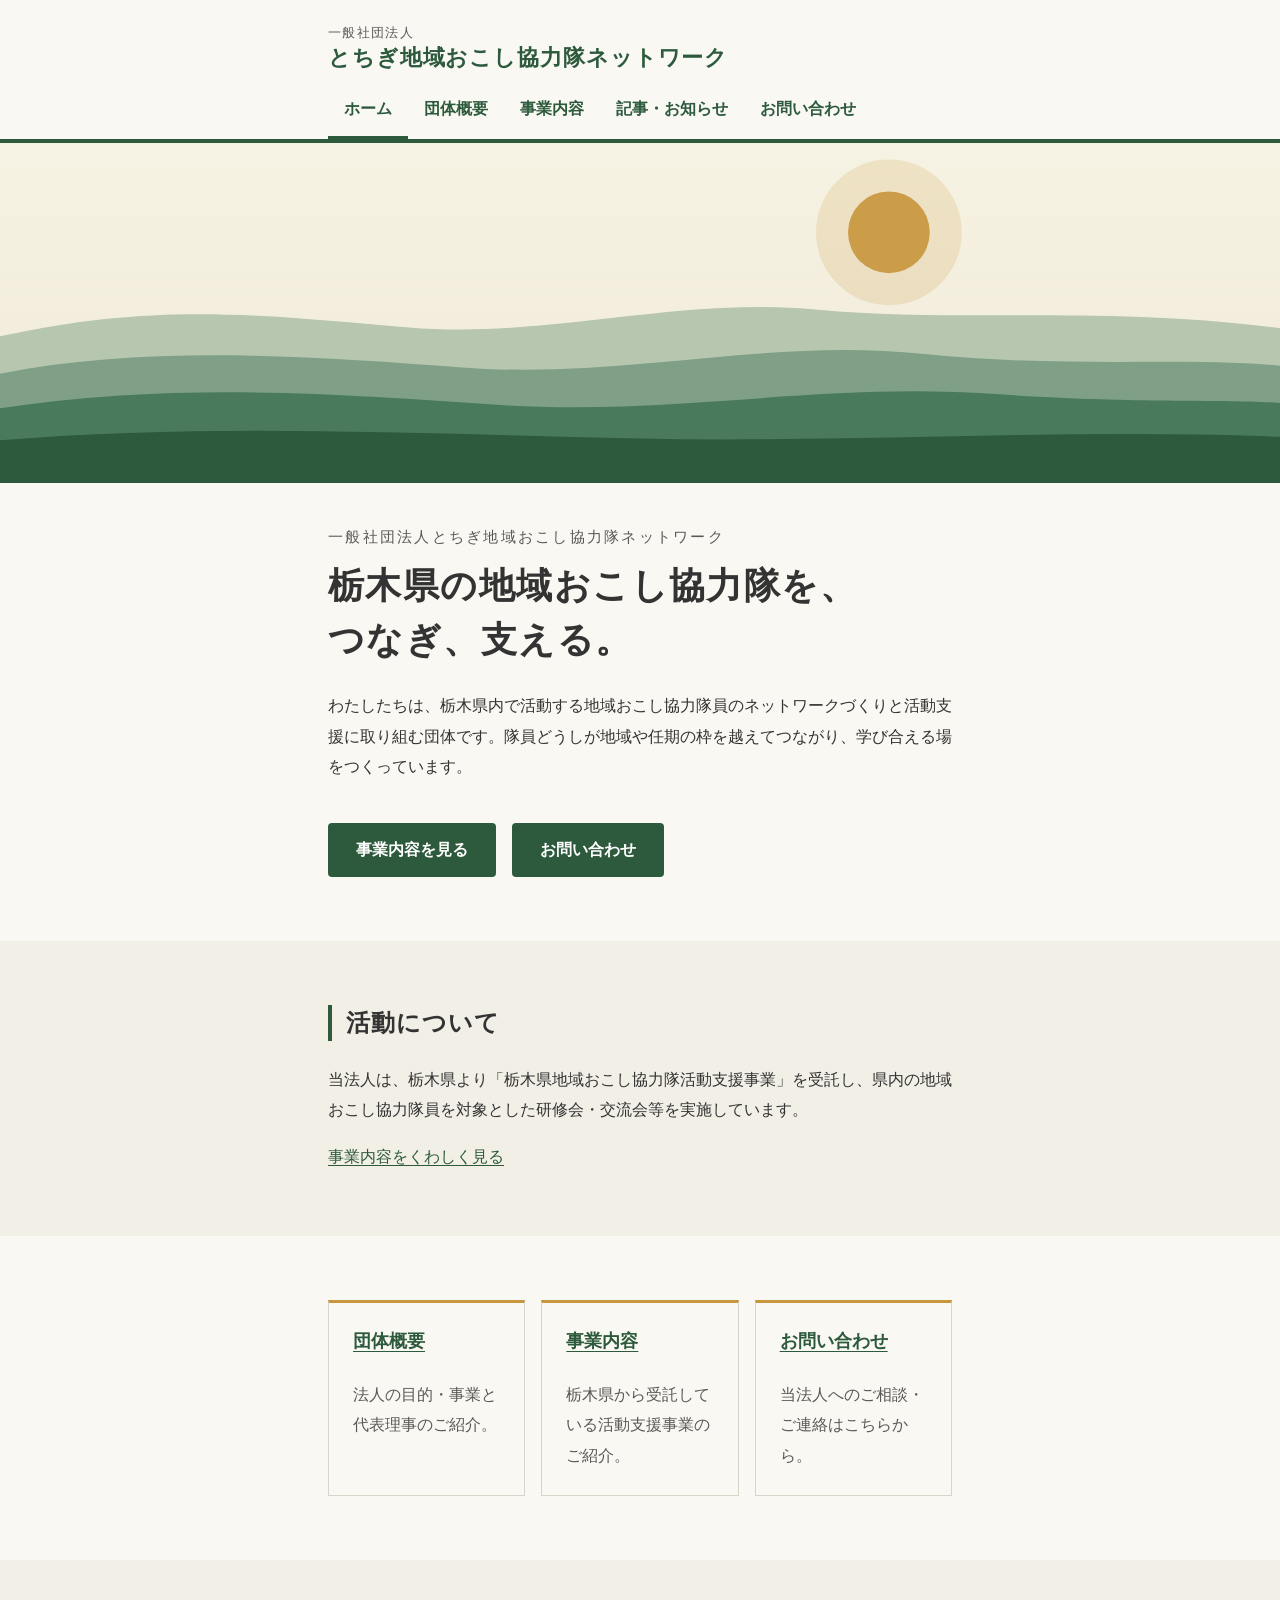
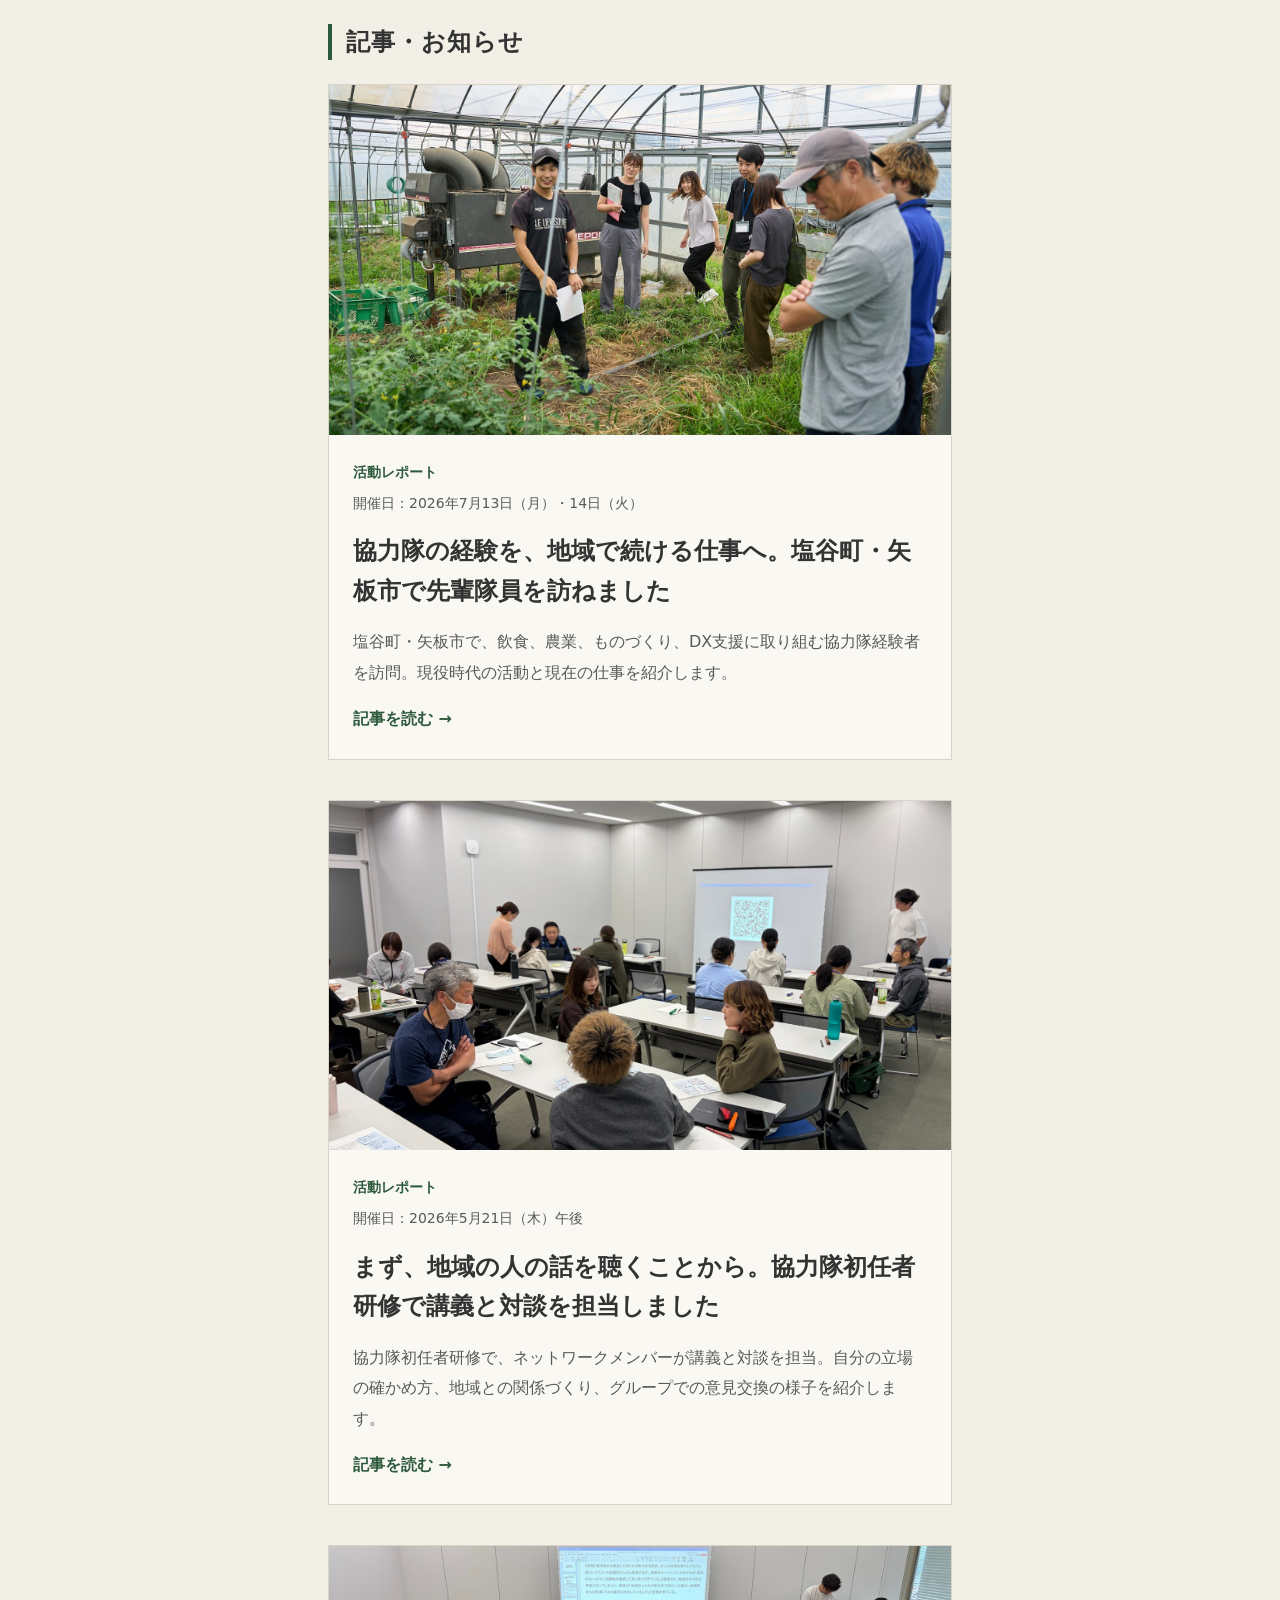
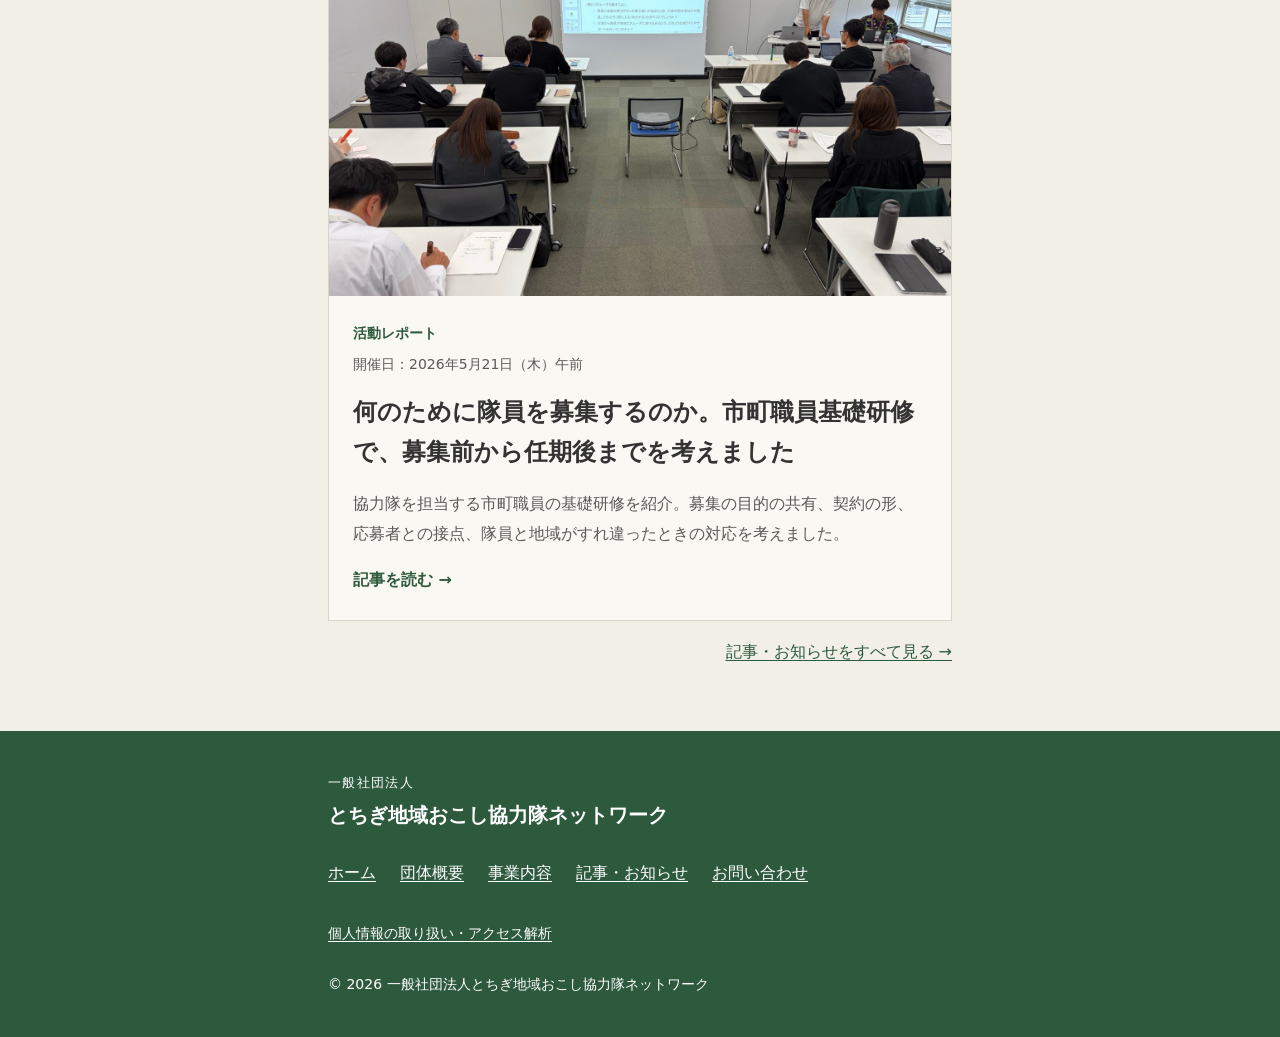
==== commit 5ae197ba: "記事一覧を開催日順に並べ替えカードに開催日を表示 Co-Authored-By: Claude Opus 5.5 <noreply@anthropic.com>" ====
--- a/index.html
+++ b/index.html
@@ -105,11 +105,23 @@
       <h2 id="articles-heading">記事・お知らせ</h2>
       <ul class="article-list">
         <li class="article-list-item">
+          <a class="article-card" href="report-2026-07-exit-strategy.html">
+            <img src="images/report-2026-07-03.jpg" width="1600" height="1066" alt="農園のハウスを見学する研修参加者" loading="lazy">
+            <div class="article-card-body">
+              <p class="article-category">活動レポート</p>
+              <p class="article-meta">開催日：2026年7月13日（月）・14日（火）</p>
+              <h3 class="article-card-title">協力隊の経験を、地域で続ける仕事へ。塩谷町・矢板市で先輩隊員を訪ねました</h3>
+              <p class="article-card-description">塩谷町・矢板市で、飲食、農業、ものづくり、DX支援に取り組む協力隊経験者を訪問。現役時代の活動と現在の仕事を紹介します。</p>
+              <p class="article-card-more">記事を読む <span aria-hidden="true">→</span></p>
+            </div>
+          </a>
+        </li>
+        <li class="article-list-item">
           <a class="article-card" href="report-2026-05-new-members.html">
             <img src="images/report-2026-05-01.jpg" width="1500" height="1125" alt="机を囲み、付箋や資料を使いながら話す初任者研修の参加者" loading="lazy">
             <div class="article-card-body">
               <p class="article-category">活動レポート</p>
-              <p class="article-meta"><time datetime="2026-10-31">2026年10月31日</time>公開</p>
+              <p class="article-meta">開催日：2026年5月21日（木）午後</p>
               <h3 class="article-card-title">まず、地域の人の話を聴くことから。協力隊初任者研修で講義と対談を担当しました</h3>
               <p class="article-card-description">協力隊初任者研修で、ネットワークメンバーが講義と対談を担当。自分の立場の確かめ方、地域との関係づくり、グループでの意見交換の様子を紹介します。</p>
               <p class="article-card-more">記事を読む <span aria-hidden="true">→</span></p>
@@ -121,21 +133,9 @@
             <img src="images/report-2026-05-02.jpg" width="1500" height="1125" alt="スクリーンに示されたケースを前に、付箋に意見を書く市町職員" loading="lazy">
             <div class="article-card-body">
               <p class="article-category">活動レポート</p>
-              <p class="article-meta"><time datetime="2026-10-31">2026年10月31日</time>公開</p>
+              <p class="article-meta">開催日：2026年5月21日（木）午前</p>
               <h3 class="article-card-title">何のために隊員を募集するのか。市町職員基礎研修で、募集前から任期後までを考えました</h3>
               <p class="article-card-description">協力隊を担当する市町職員の基礎研修を紹介。募集の目的の共有、契約の形、応募者との接点、隊員と地域がすれ違ったときの対応を考えました。</p>
-              <p class="article-card-more">記事を読む <span aria-hidden="true">→</span></p>
-            </div>
-          </a>
-        </li>
-        <li class="article-list-item">
-          <a class="article-card" href="report-2026-07-exit-strategy.html">
-            <img src="images/report-2026-07-03.jpg" width="1600" height="1066" alt="農園のハウスを見学する研修参加者" loading="lazy">
-            <div class="article-card-body">
-              <p class="article-category">活動レポート</p>
-              <p class="article-meta"><time datetime="2026-10-30">2026年10月30日</time>公開</p>
-              <h3 class="article-card-title">協力隊の経験を、地域で続ける仕事へ。塩谷町・矢板市で先輩隊員を訪ねました</h3>
-              <p class="article-card-description">塩谷町・矢板市で、飲食、農業、ものづくり、DX支援に取り組む協力隊経験者を訪問。現役時代の活動と現在の仕事を紹介します。</p>
               <p class="article-card-more">記事を読む <span aria-hidden="true">→</span></p>
             </div>
           </a>
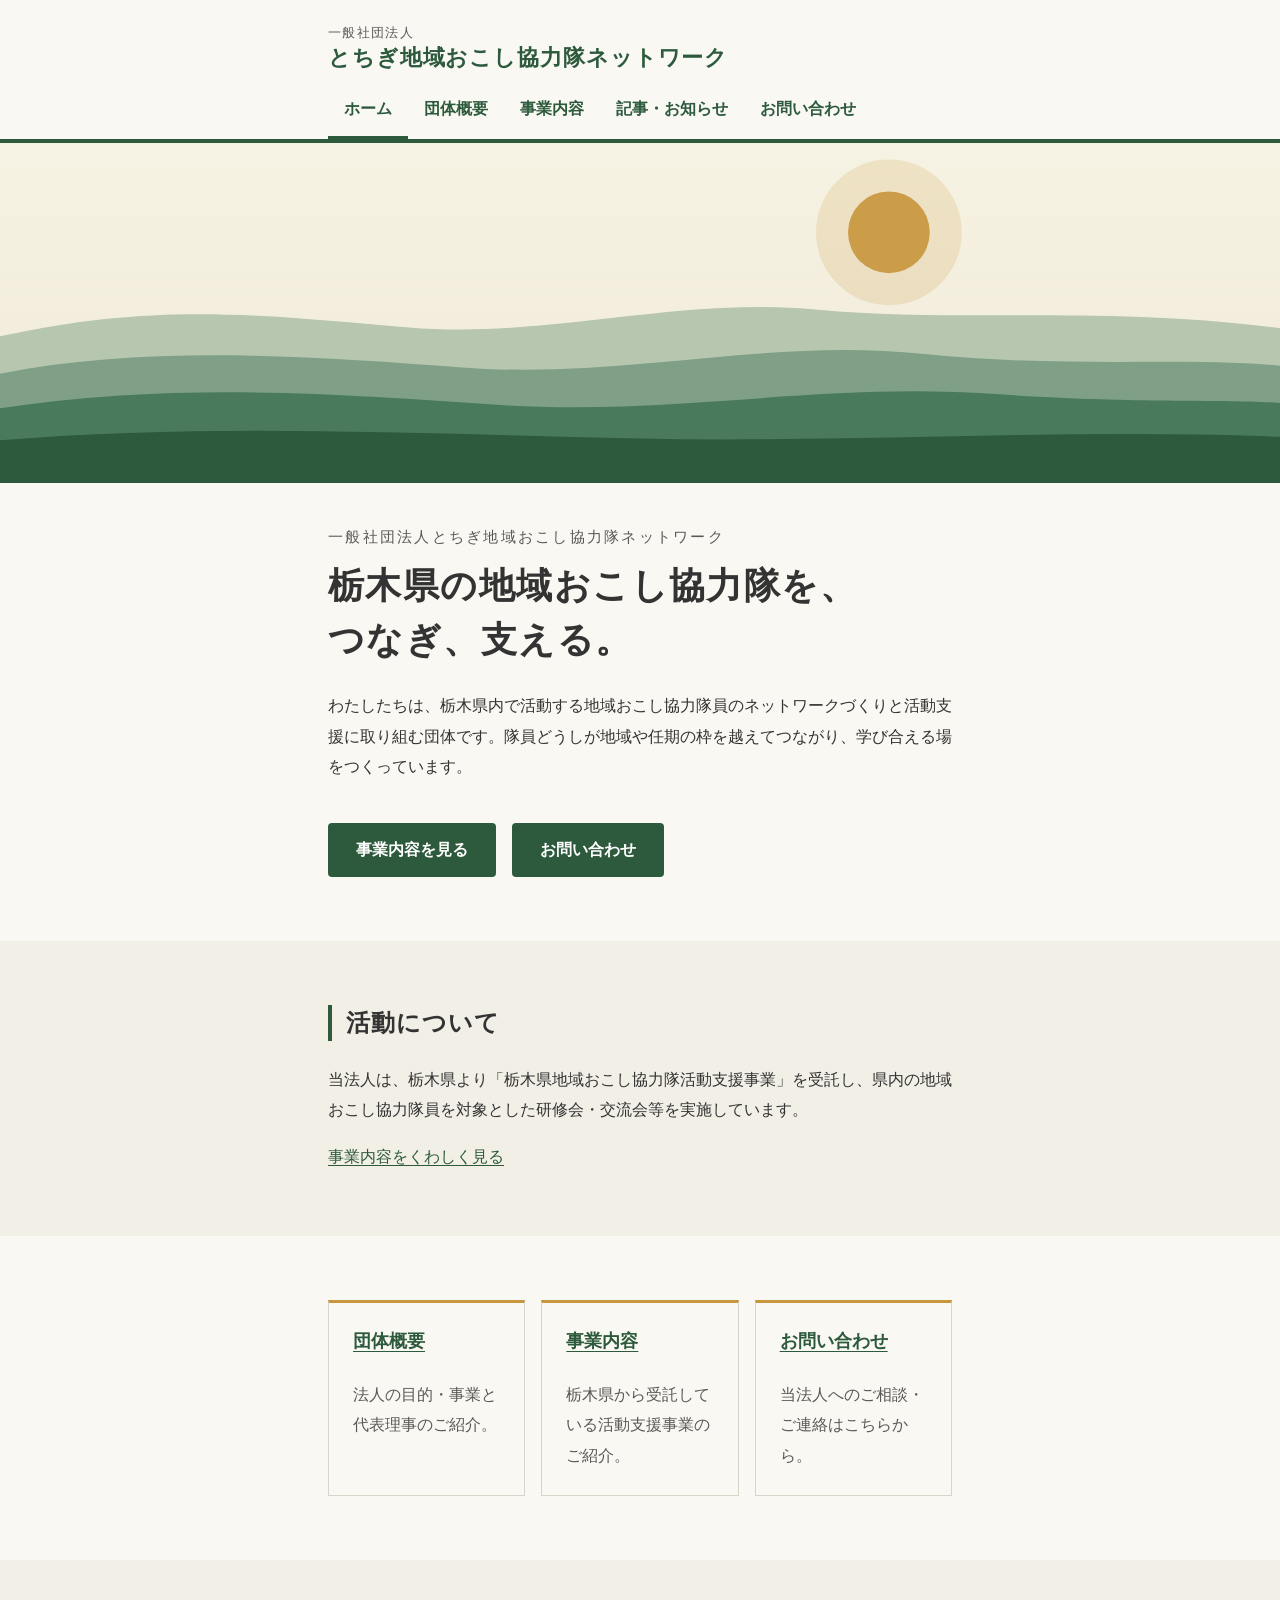
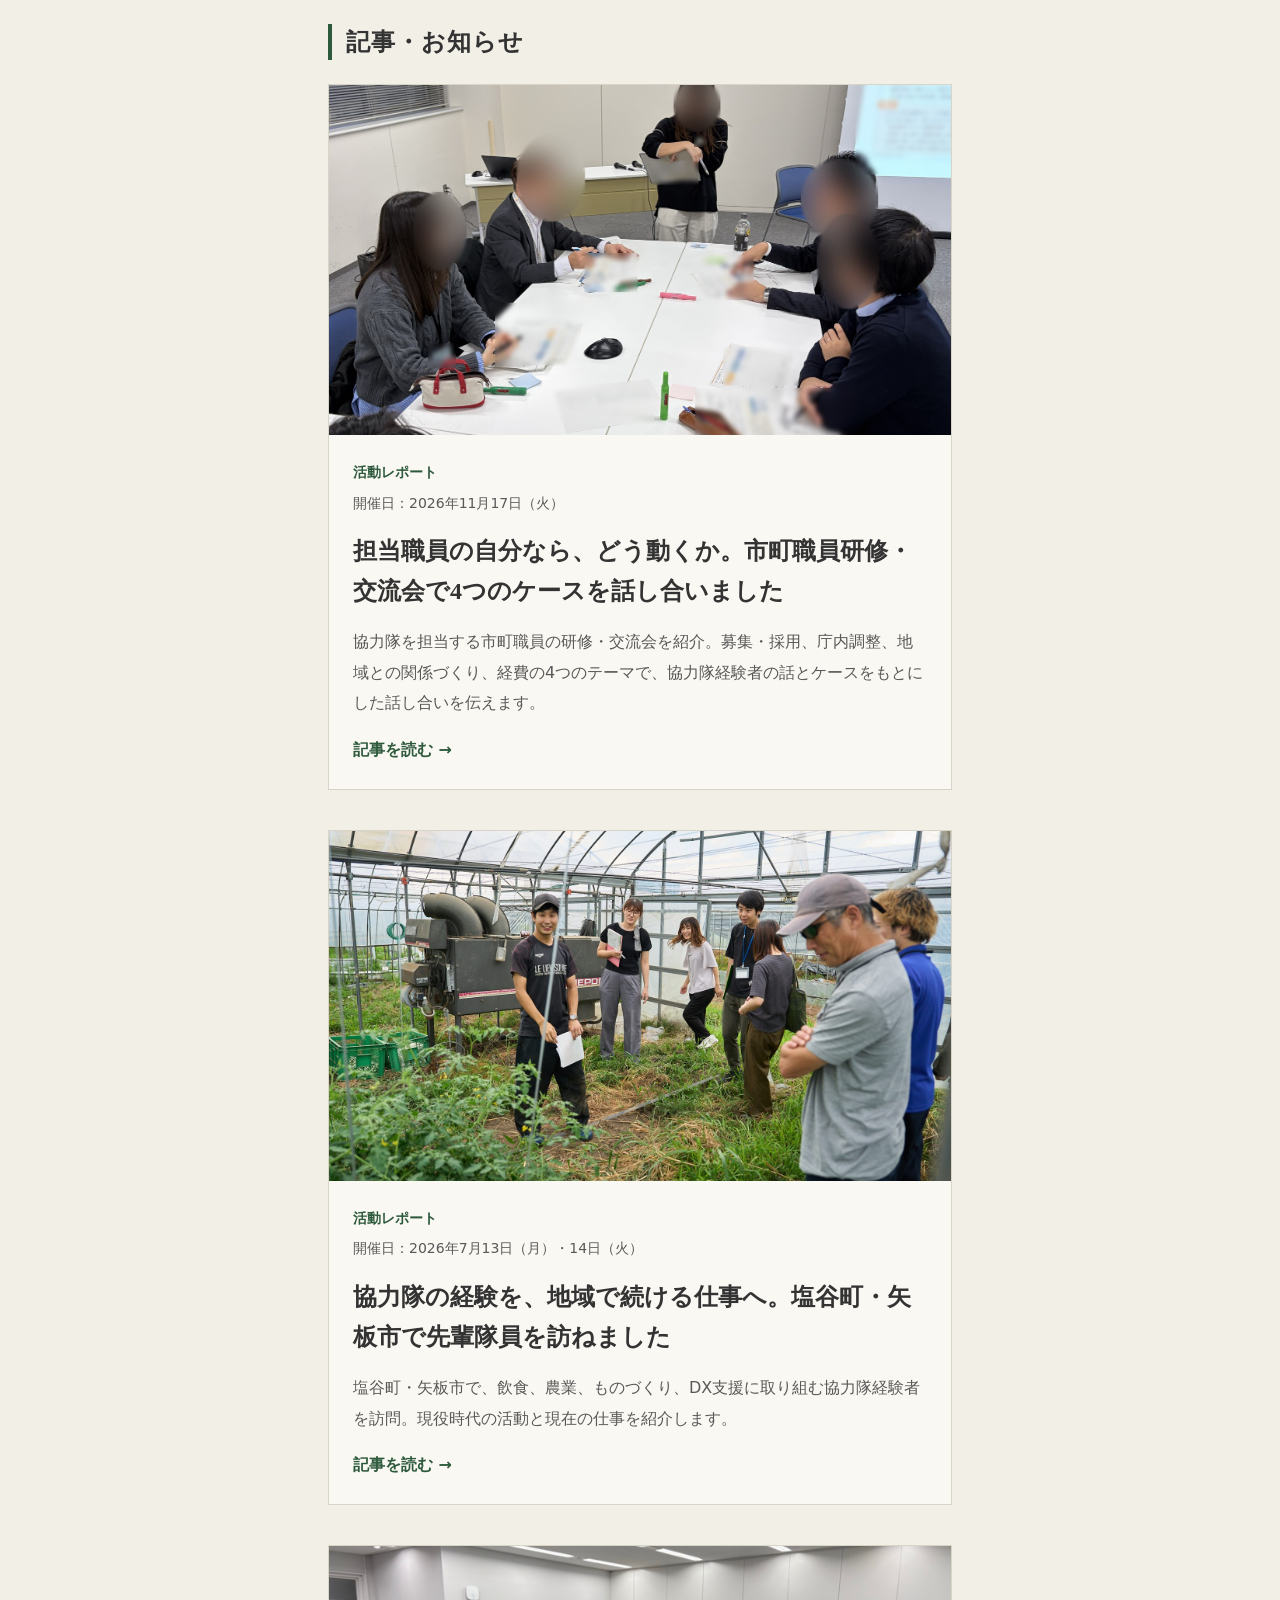
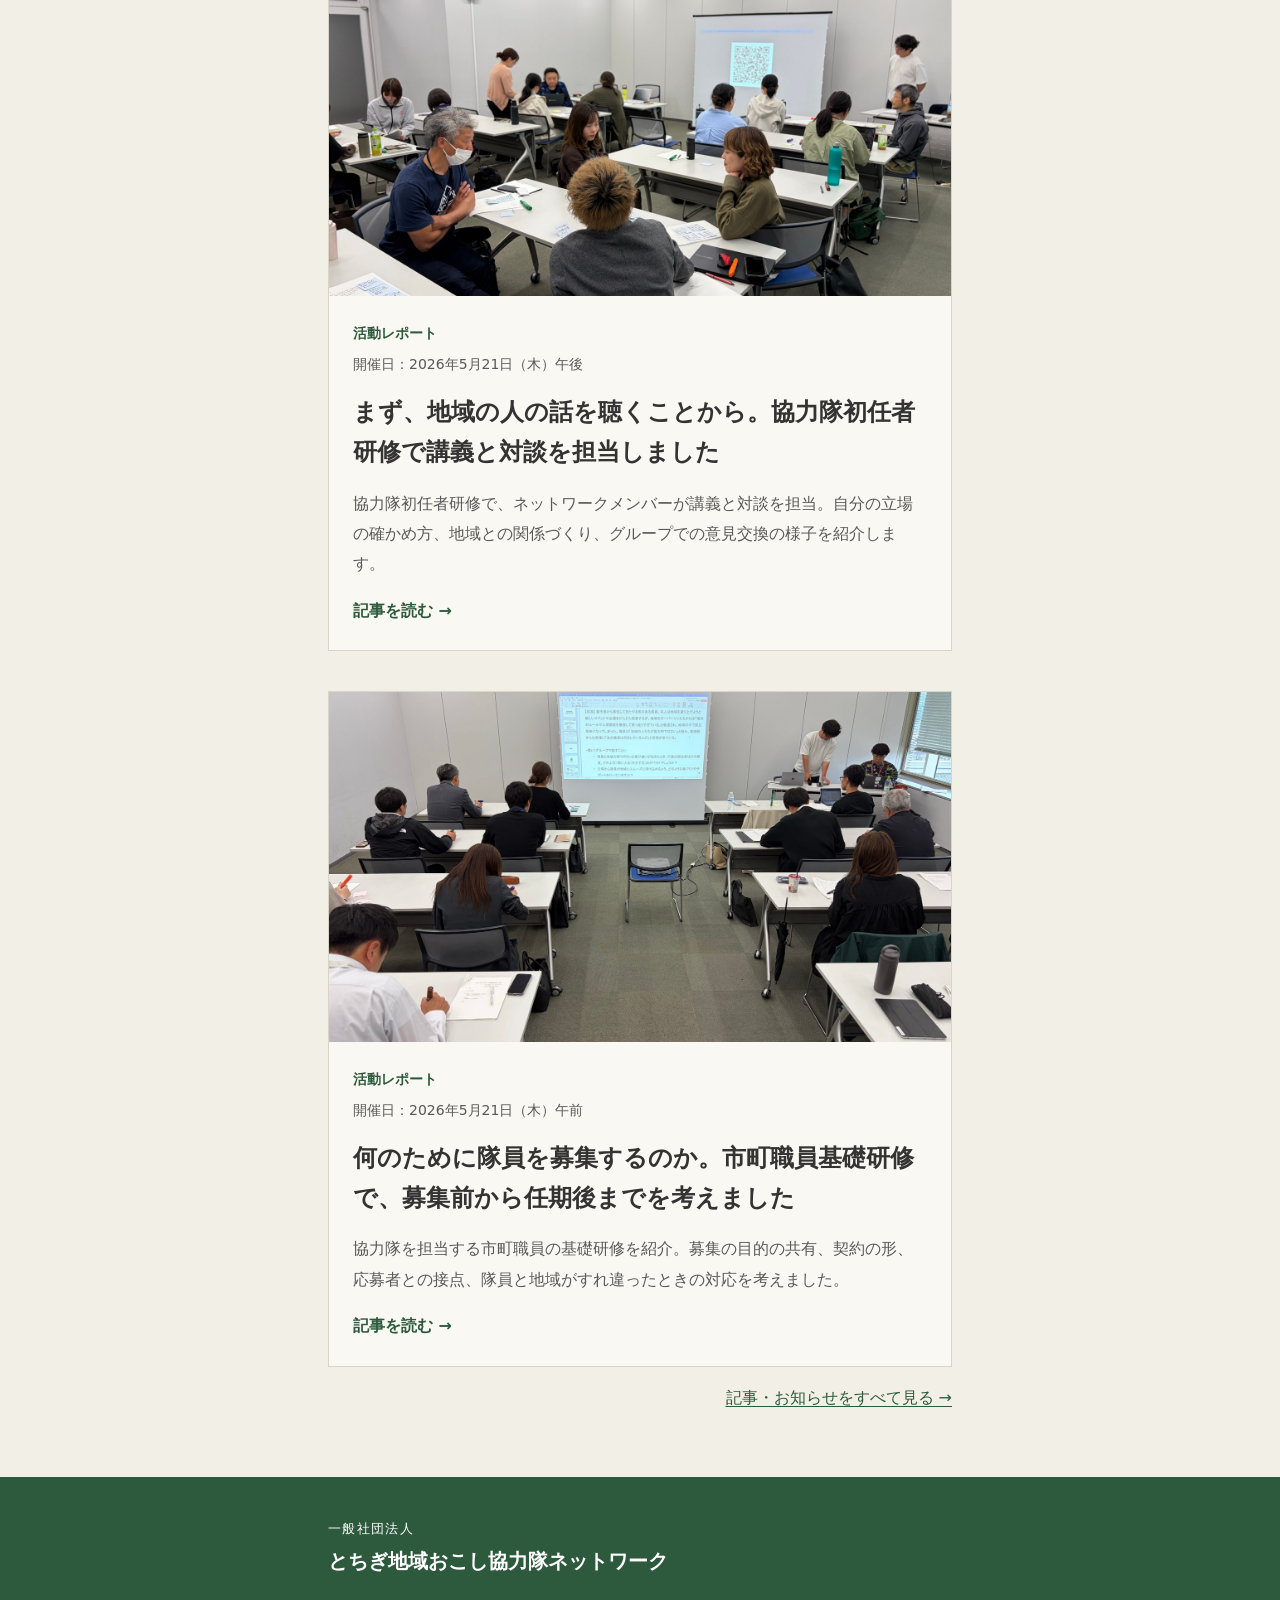
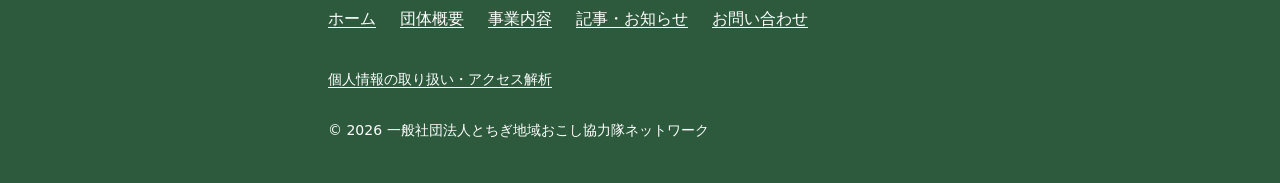
==== commit 0b9878e3: "11月の市町職員研修・交流会の活動レポートを掲載 Co-Authored-By: Claude Opus 5.5 <noreply@anthropic.com>" ====
--- a/index.html
+++ b/index.html
@@ -105,6 +105,18 @@
       <h2 id="articles-heading">記事・お知らせ</h2>
       <ul class="article-list">
         <li class="article-list-item">
+          <a class="article-card" href="report-2026-11-municipal-exchange.html">
+            <img src="images/report-2026-11-03.jpg" width="1500" height="975" alt="経費のケースについて、テーブルで話し合う参加者" loading="lazy">
+            <div class="article-card-body">
+              <p class="article-category">活動レポート</p>
+              <p class="article-meta">開催日：2026年11月17日（火）</p>
+              <h3 class="article-card-title">担当職員の自分なら、どう動くか。市町職員研修・交流会で4つのケースを話し合いました</h3>
+              <p class="article-card-description">協力隊を担当する市町職員の研修・交流会を紹介。募集・採用、庁内調整、地域との関係づくり、経費の4つのテーマで、協力隊経験者の話とケースをもとにした話し合いを伝えます。</p>
+              <p class="article-card-more">記事を読む <span aria-hidden="true">→</span></p>
+            </div>
+          </a>
+        </li>
+        <li class="article-list-item">
           <a class="article-card" href="report-2026-07-exit-strategy.html">
             <img src="images/report-2026-07-03.jpg" width="1600" height="1066" alt="農園のハウスを見学する研修参加者" loading="lazy">
             <div class="article-card-body">
